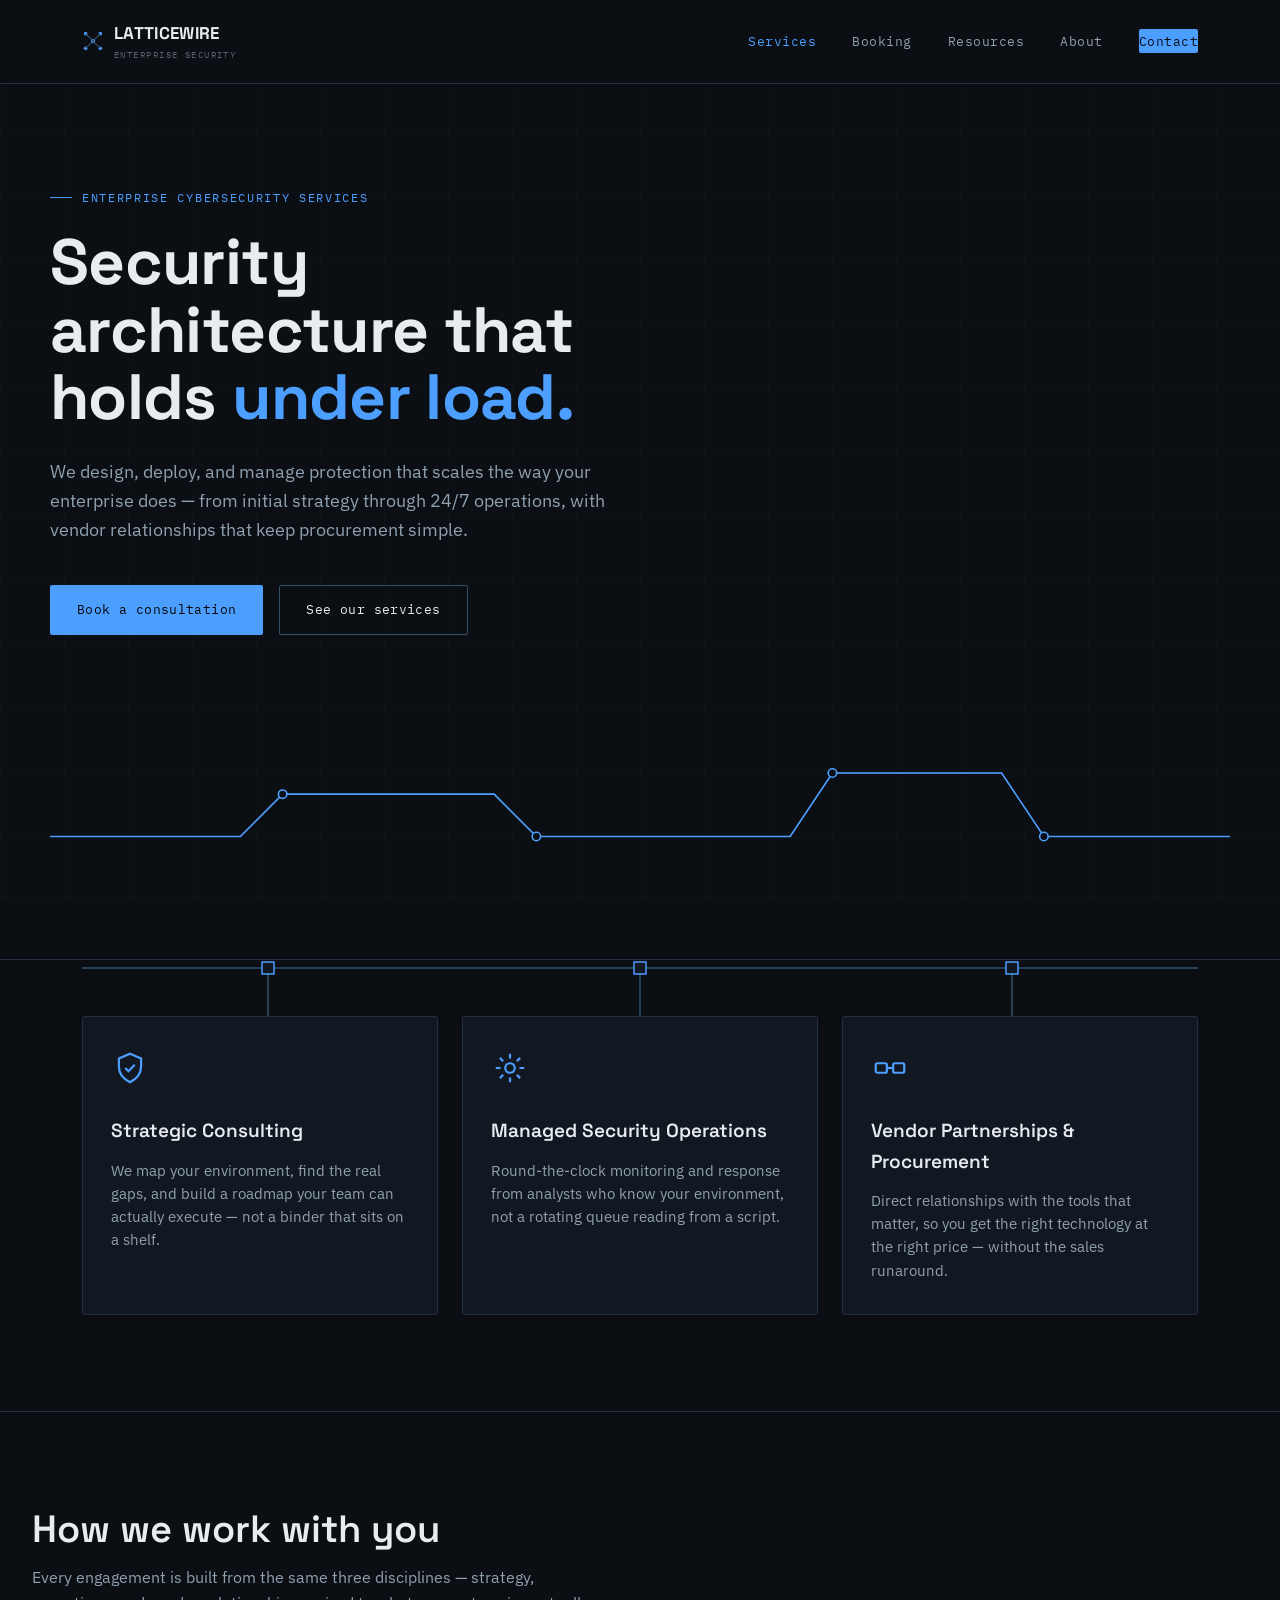
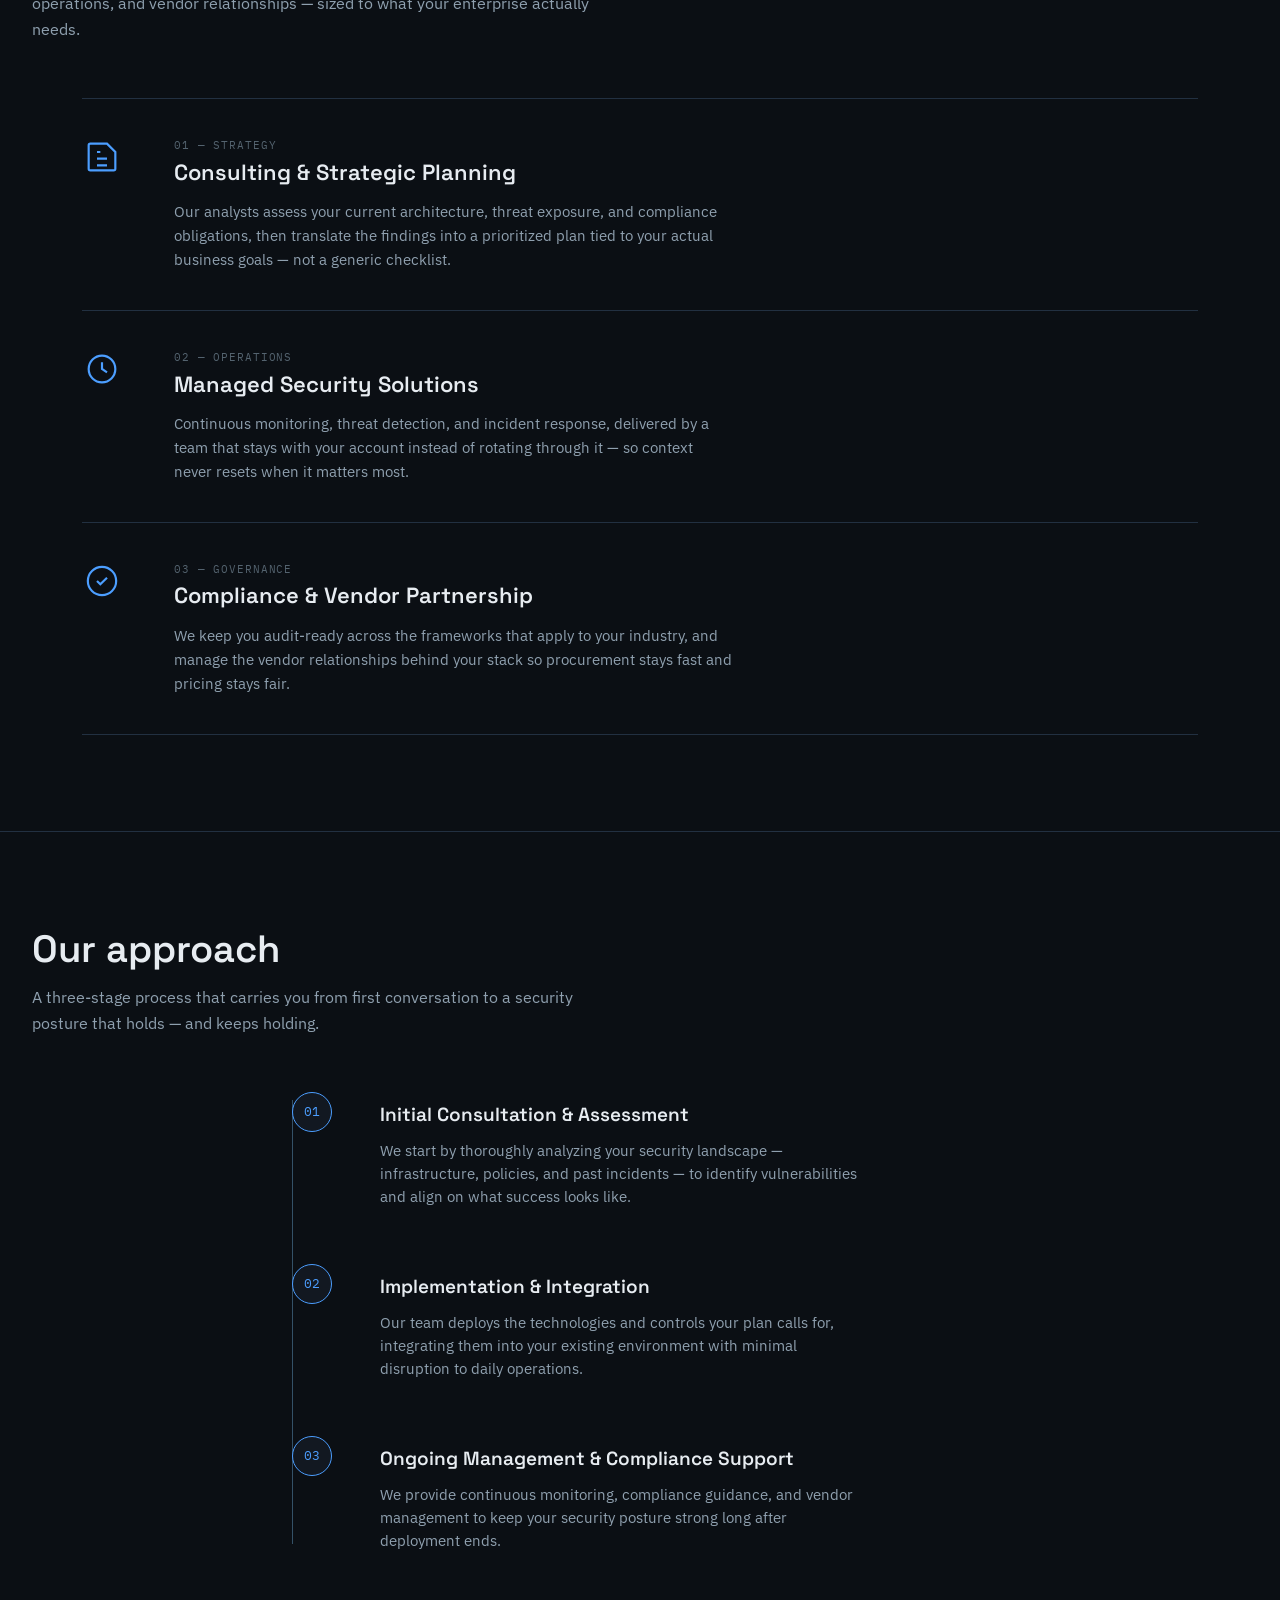
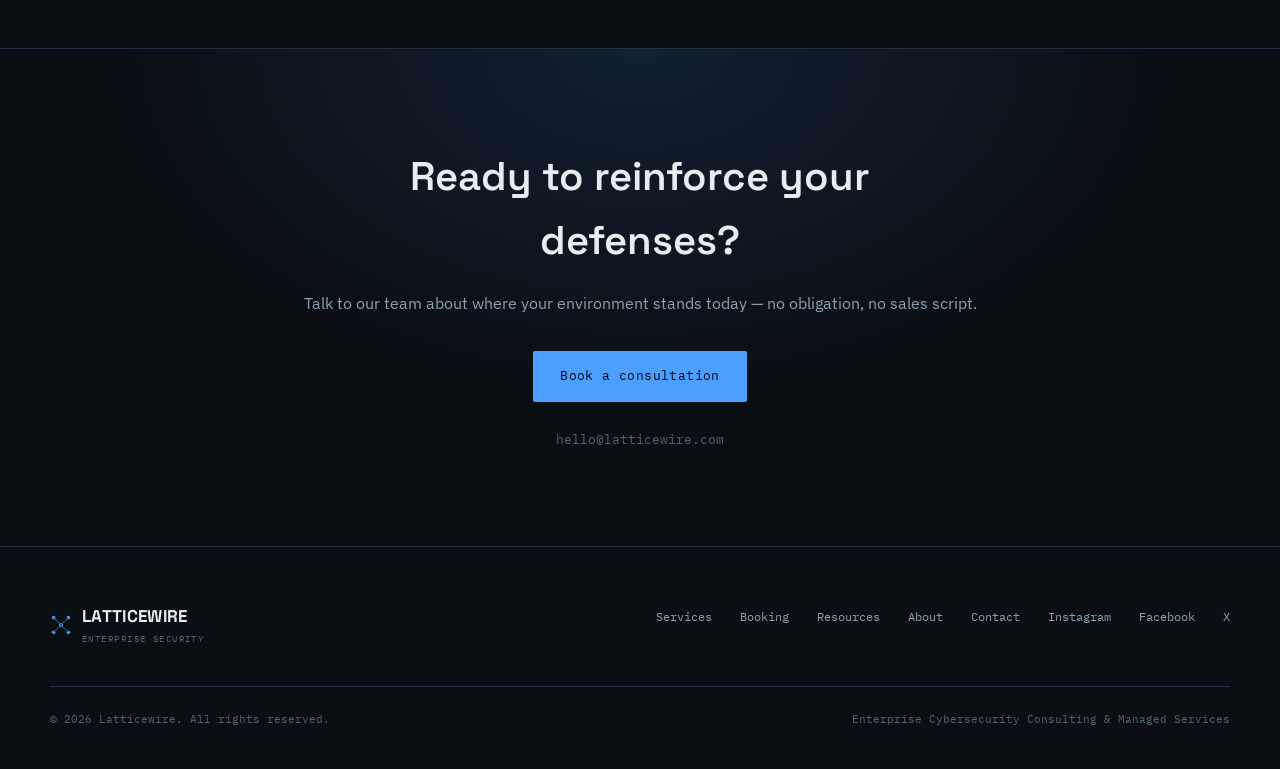
==== index.html @ fdc79ad6 "changed page.html to index.html To adher to Github Pages regulation and rules" ====
<!DOCTYPE html>
<html lang="en">
<head>
<meta charset="UTF-8">
<meta name="viewport" content="width=device-width, initial-scale=1.0">
<title>Services — Latticewire Enterprise Cybersecurity</title>
<link rel="preconnect" href="https://fonts.googleapis.com">
<link rel="preconnect" href="https://fonts.gstatic.com" crossorigin>
<link href="https://fonts.googleapis.com/css2?family=Space+Grotesk:wght@400;500;600;700&family=IBM+Plex+Sans:wght@400;500;600&family=IBM+Plex+Mono:wght@400;500&display=swap" rel="stylesheet">
<style>
  :root{
    --bg:#0B0F14;
    --bg-panel:#121821;
    --bg-panel-2:#171F2A;
    --line:#223041;
    --line-bright:#345167;
    --accent:#4C9EFF;
    --accent-soft:rgba(76,158,255,0.12);
    --amber:#FFB238;
    --text:#E7ECF1;
    --text-muted:#8FA0AF;
    --text-dim:#54636F;
    --font-display:'Space Grotesk', sans-serif;
    --font-body:'IBM Plex Sans', sans-serif;
    --font-mono:'IBM Plex Mono', monospace;
    --maxw:1180px;
  }

  *{box-sizing:border-box; margin:0; padding:0;}
  html{scroll-behavior:smooth;}
  body{
    background:var(--bg);
    color:var(--text);
    font-family:var(--font-body);
    line-height:1.6;
    -webkit-font-smoothing:antialiased;
    overflow-x:hidden;
  }

  a{color:inherit; text-decoration:none;}
  ul{list-style:none;}
  img{max-width:100%; display:block;}

  ::selection{ background:var(--accent); color:#04070A; }

  :focus-visible{
    outline:2px solid var(--accent);
    outline-offset:3px;
  }

  .wrap{ max-width:var(--maxw); margin:0 auto; padding:0 32px; position:relative; }

  /* ---------- lattice background ---------- */
  .lattice-bg{
    position:fixed; inset:0; z-index:0; pointer-events:none;
    opacity:0.35;
  }
  .lattice-bg svg{ width:100%; height:100%; }

  /* ---------- header ---------- */
  header{
    position:sticky; top:0; z-index:50;
    background:rgba(11,15,20,0.82);
    backdrop-filter:blur(10px);
    border-bottom:1px solid var(--line);
  }
  .nav{
    display:flex; align-items:center; justify-content:space-between;
    padding:20px 32px;
    max-width:var(--maxw); margin:0 auto;
  }
  .logo{ display:flex; align-items:center; gap:10px; }
  .logo-mark{ width:22px; height:22px; flex-shrink:0; }
  .logo-text{
    font-family:var(--font-display); font-weight:700; font-size:17px;
    letter-spacing:0.02em;
  }
  .logo-sub{
    font-family:var(--font-mono); font-size:9px; color:var(--text-dim);
    letter-spacing:0.16em; margin-top:1px;
  }
  .nav-links{ display:flex; align-items:center; gap:36px; }
  .nav-links a{
    font-family:var(--font-mono); font-size:12.5px; letter-spacing:0.04em;
    color:var(--text-muted); position:relative; padding:4px 0;
    transition:color .2s ease;
  }
  .nav-links a:hover{ color:var(--text); }
  .nav-links a.active{ color:var(--accent); }
  .nav-cta{
    font-family:var(--font-mono); font-size:12px; letter-spacing:0.03em;
    color:var(--bg) !important; background:var(--accent);
    padding:9px 18px; border-radius:2px; white-space:nowrap;
    transition:filter .2s ease, transform .2s ease;
  }
  .nav-cta:hover{ filter:brightness(1.12); }

  .burger{ display:none; flex-direction:column; gap:5px; background:none; border:0; cursor:pointer; padding:8px; }
  .burger span{ width:22px; height:2px; background:var(--text); display:block; }

  /* ---------- hero ---------- */
  .hero{
    position:relative; z-index:1;
    padding:104px 32px 90px;
    border-bottom:1px solid var(--line);
    overflow:hidden;
  }
  .hero-inner{ max-width:var(--maxw); margin:0 auto; position:relative; }
  .eyebrow{
    font-family:var(--font-mono); font-size:12px; color:var(--accent);
    letter-spacing:0.14em; text-transform:uppercase;
    display:flex; align-items:center; gap:10px; margin-bottom:22px;
  }
  .eyebrow::before{ content:''; width:22px; height:1px; background:var(--accent); }
  h1{
    font-family:var(--font-display); font-weight:700;
    font-size:clamp(36px, 5.4vw, 64px);
    line-height:1.06; letter-spacing:-0.01em;
    max-width:14ch; margin-bottom:26px;
  }
  h1 .accent-word{ color:var(--accent); }
  .hero-sub{
    font-size:18px; color:var(--text-muted); max-width:52ch; margin-bottom:40px;
  }
  .hero-actions{ display:flex; gap:16px; flex-wrap:wrap; margin-bottom:64px; }
  .btn{
    font-family:var(--font-mono); font-size:13px; letter-spacing:0.03em;
    padding:14px 26px; border-radius:2px; display:inline-flex; align-items:center; gap:10px;
    transition:filter .2s ease, background .2s ease, border-color .2s ease, transform .15s ease;
    border:1px solid transparent;
  }
  .btn:active{ transform:translateY(1px); }
  .btn-primary{ background:var(--accent); color:#04070A; }
  .btn-primary:hover{ filter:brightness(1.12); }
  .btn-ghost{ border-color:var(--line-bright); color:var(--text); }
  .btn-ghost:hover{ border-color:var(--accent); color:var(--accent); }

  .hero-trace{ width:100%; height:auto; display:block; }
  .trace-path{
    stroke:var(--accent); stroke-width:1.5; fill:none;
    stroke-dasharray:1400; stroke-dashoffset:1400;
    animation:draw 2.4s ease forwards .3s;
  }
  .trace-path-dim{
    stroke:var(--line-bright); stroke-width:1; fill:none;
  }
  .trace-node{ fill:var(--bg); stroke:var(--accent); stroke-width:1.5; }
  .trace-node-pulse{ animation:pulse 2.6s ease-in-out infinite; transform-origin:center; }
  @keyframes draw{ to{ stroke-dashoffset:0; } }
  @keyframes pulse{
    0%,100%{ opacity:1; } 50%{ opacity:.35; }
  }

  /* ---------- section shared ---------- */
  section{ position:relative; z-index:1; }
  .section{ padding:96px 32px; border-bottom:1px solid var(--line); }
  .section-head{ max-width:640px; margin-bottom:56px; }
  .section-head h2{
    font-family:var(--font-display); font-weight:600; font-size:clamp(26px,3.4vw,38px);
    line-height:1.15; margin-bottom:14px;
  }
  .section-head p{ color:var(--text-muted); font-size:16px; max-width:56ch; }

  /* ---------- offerings row w/ bus trace ---------- */
  .offerings{ padding-top:0; }
  .bus-wrap{ max-width:var(--maxw); margin:0 auto; padding:0 32px; }
  .bus-svg{ width:100%; height:56px; display:block; }
  .bus-line{ stroke:var(--line-bright); stroke-width:1.5; }
  .bus-stub{ stroke:var(--line-bright); stroke-width:1.5; }
  .bus-pad{ fill:var(--bg-panel); stroke:var(--accent); stroke-width:1.5; }

  .offer-grid{
    display:grid; grid-template-columns:repeat(3,1fr); gap:24px;
    max-width:var(--maxw); margin:0 auto; padding:0 32px 0;
  }
  .offer-card{
    background:var(--bg-panel); border:1px solid var(--line);
    padding:32px 28px; border-radius:3px;
    transition:border-color .25s ease, transform .25s ease;
    opacity:0; transform:translateY(16px);
  }
  .offer-card.is-visible{ opacity:1; transform:translateY(0); transition:opacity .6s ease, transform .6s ease; }
  .offer-card:hover{ border-color:var(--accent); transform:translateY(-3px); }
  .offer-icon{ width:38px; height:38px; margin-bottom:22px; color:var(--accent); }
  .offer-card h3{
    font-family:var(--font-display); font-weight:600; font-size:19px; margin-bottom:12px;
  }
  .offer-card p{ color:var(--text-muted); font-size:14.5px; }

  /* ---------- detailed services ---------- */
  .service-list{ max-width:var(--maxw); margin:0 auto; padding:0 32px; display:flex; flex-direction:column; gap:0; }
  .service-row{
    display:grid; grid-template-columns:64px 1fr; gap:28px;
    padding:38px 0; border-top:1px solid var(--line);
    opacity:0; transform:translateY(14px);
  }
  .service-row.is-visible{ opacity:1; transform:translateY(0); transition:opacity .6s ease, transform .6s ease; }
  .service-row:last-child{ border-bottom:1px solid var(--line); }
  .service-tag{
    font-family:var(--font-mono); font-size:11px; color:var(--text-dim);
    letter-spacing:0.08em;
  }
  .service-icon{ width:40px; height:40px; color:var(--accent); }
  .service-body h3{
    font-family:var(--font-display); font-weight:600; font-size:22px; margin-bottom:10px;
  }
  .service-body p{ color:var(--text-muted); font-size:15px; max-width:62ch; }

  /* ---------- approach / vertical trace ---------- */
  .approach{ padding-top:96px; }
  .approach-list{
    max-width:760px; margin:0 auto; padding:0 32px;
    position:relative;
  }
  .approach-trace{
    position:absolute; left:32px; top:8px; bottom:8px; width:1px;
    background:linear-gradient(var(--line-bright), var(--line-bright));
  }
  .approach-step{
    display:grid; grid-template-columns:64px 1fr; gap:24px;
    padding-bottom:56px; position:relative;
    opacity:0; transform:translateY(14px);
  }
  .approach-step.is-visible{ opacity:1; transform:translateY(0); transition:opacity .6s ease, transform .6s ease; }
  .approach-step:last-child{ padding-bottom:0; }
  .approach-node{
    width:40px; height:40px; border-radius:50%;
    background:var(--bg-panel); border:1px solid var(--accent);
    display:flex; align-items:center; justify-content:center;
    font-family:var(--font-mono); font-size:13px; color:var(--accent);
    position:relative; z-index:1;
  }
  .approach-step h3{
    font-family:var(--font-display); font-weight:600; font-size:19px; margin-bottom:8px; padding-top:8px;
  }
  .approach-step p{ color:var(--text-muted); font-size:14.5px; max-width:54ch; }

  /* ---------- CTA band ---------- */
  .cta-band{
    padding:96px 32px; text-align:center; border-bottom:1px solid var(--line);
    background:
      radial-gradient(ellipse 60% 100% at 50% 0%, var(--accent-soft), transparent 70%);
  }
  .cta-band h2{
    font-family:var(--font-display); font-weight:600; font-size:clamp(26px,3.6vw,40px);
    max-width:20ch; margin:0 auto 18px;
  }
  .cta-band p{ color:var(--text-muted); margin-bottom:34px; }
  .cta-actions{ display:flex; gap:16px; justify-content:center; flex-wrap:wrap; margin-bottom:28px; }
  .cta-contact{ font-family:var(--font-mono); font-size:13px; color:var(--text-dim); }
  .cta-contact a{ color:var(--accent); }

  /* ---------- footer ---------- */
  footer{ padding:56px 32px 40px; }
  .footer-inner{
    max-width:var(--maxw); margin:0 auto;
    display:flex; align-items:flex-start; justify-content:space-between; flex-wrap:wrap; gap:32px;
  }
  .footer-links{ display:flex; gap:28px; flex-wrap:wrap; }
  .footer-links a{ font-family:var(--font-mono); font-size:12px; color:var(--text-muted); }
  .footer-links a:hover{ color:var(--accent); }
  .footer-bottom{
    max-width:var(--maxw); margin:40px auto 0; padding-top:24px; border-top:1px solid var(--line);
    display:flex; justify-content:space-between; flex-wrap:wrap; gap:12px;
    font-family:var(--font-mono); font-size:11px; color:var(--text-dim);
  }

  /* ---------- responsive ---------- */
  @media (max-width:860px){
    .nav-links{
      position:fixed; top:73px; left:0; right:0; bottom:0;
      background:var(--bg); border-top:1px solid var(--line);
      flex-direction:column; align-items:flex-start; gap:0; padding:12px 32px 40px;
      transform:translateY(-8px); opacity:0; pointer-events:none;
      transition:opacity .2s ease, transform .2s ease;
    }
    .nav-links.open{ opacity:1; transform:translateY(0); pointer-events:auto; }
    .nav-links a{ width:100%; padding:16px 0; border-bottom:1px solid var(--line); font-size:14px; }
    .nav-cta{ width:100%; text-align:center; margin-top:16px; }
    .burger{ display:flex; }
    .offer-grid{ grid-template-columns:1fr; }
    .bus-wrap{ display:none; }
    .service-row{ grid-template-columns:44px 1fr; }
  }

  @media (prefers-reduced-motion:reduce){
    html{ scroll-behavior:auto; }
    .trace-path{ animation:none; stroke-dashoffset:0; }
    .trace-node-pulse{ animation:none; }
    .offer-card, .service-row, .approach-step{ opacity:1; transform:none; transition:none; }
  }
</style>
</head>
<body>

<div class="lattice-bg" aria-hidden="true">
  <svg preserveAspectRatio="xMidYMid slice">
    <defs>
      <pattern id="grid" width="64" height="64" patternUnits="userSpaceOnUse">
        <path d="M64 0H0V64" fill="none" stroke="#1B2531" stroke-width="1"/>
        <circle cx="0" cy="0" r="1.4" fill="#2A3B4D"/>
      </pattern>
    </defs>
    <rect width="100%" height="100%" fill="url(#grid)"/>
  </svg>
</div>

<header>
  <nav class="nav">
    <a href="#top" class="logo">
      <svg class="logo-mark" viewBox="0 0 24 24" fill="none" aria-hidden="true">
        <circle cx="4" cy="4" r="2" fill="#4C9EFF"/>
        <circle cx="20" cy="4" r="2" fill="#4C9EFF"/>
        <circle cx="4" cy="20" r="2" fill="#4C9EFF"/>
        <circle cx="20" cy="20" r="2" fill="#4C9EFF"/>
        <circle cx="12" cy="12" r="2.4" fill="#4C9EFF"/>
        <path d="M4 4L12 12L20 4M4 20L12 12L20 20" stroke="#345167" stroke-width="1.3"/>
      </svg>
      <span>
        <div class="logo-text">LATTICEWIRE</div>
        <div class="logo-sub">ENTERPRISE SECURITY</div>
      </span>
    </a>
    <ul class="nav-links" id="navLinks">
      <li><a href="#services" class="active">Services</a></li>
      <li><a href="#approach">Booking</a></li>
      <li><a href="#services">Resources</a></li>
      <li><a href="#approach">About</a></li>
      <li><a href="#contact" class="nav-cta">Contact</a></li>
    </ul>
    <button class="burger" id="burgerBtn" aria-label="Toggle menu" aria-expanded="false" aria-controls="navLinks">
      <span></span><span></span><span></span>
    </button>
  </nav>
</header>

<main id="top">

  <!-- HERO -->
  <section class="hero">
    <div class="hero-inner">
      <div class="eyebrow">Enterprise Cybersecurity Services</div>
      <h1>Security architecture that holds <span class="accent-word">under load.</span></h1>
      <p class="hero-sub">We design, deploy, and manage protection that scales the way your enterprise does — from initial strategy through 24/7 operations, with vendor relationships that keep procurement simple.</p>
      <div class="hero-actions">
        <a href="#contact" class="btn btn-primary">Book a consultation</a>
        <a href="#services" class="btn btn-ghost">See our services</a>
      </div>

      <svg class="hero-trace" viewBox="0 0 1116 160" fill="none" aria-hidden="true">
        <path class="trace-path-dim" d="M0 130 H180 L220 90 H420 L460 130 H700 L740 70 H900 L940 130 H1116"/>
        <path class="trace-path" d="M0 130 H180 L220 90 H420 L460 130 H700 L740 70 H900 L940 130 H1116"/>
        <g class="trace-node-pulse"><circle class="trace-node" cx="220" cy="90" r="4"/></g>
        <g class="trace-node-pulse" style="animation-delay:.4s"><circle class="trace-node" cx="460" cy="130" r="4"/></g>
        <g class="trace-node-pulse" style="animation-delay:.8s"><circle class="trace-node" cx="740" cy="70" r="4"/></g>
        <g class="trace-node-pulse" style="animation-delay:1.2s"><circle class="trace-node" cx="940" cy="130" r="4"/></g>
      </svg>
    </div>
  </section>

  <!-- CORE OFFERINGS -->
  <section class="section offerings" id="services">
    <div class="bus-wrap" aria-hidden="true">
      <svg class="bus-svg" viewBox="0 0 1116 56" preserveAspectRatio="none">
        <line class="bus-line" x1="0" y1="8" x2="1116" y2="8"/>
        <line class="bus-stub" x1="186" y1="8" x2="186" y2="56"/>
        <line class="bus-stub" x1="558" y1="8" x2="558" y2="56"/>
        <line class="bus-stub" x1="930" y1="8" x2="930" y2="56"/>
        <rect class="bus-pad" x="180" y="2" width="12" height="12"/>
        <rect class="bus-pad" x="552" y="2" width="12" height="12"/>
        <rect class="bus-pad" x="924" y="2" width="12" height="12"/>
      </svg>
    </div>

    <div class="offer-grid">
      <article class="offer-card">
        <svg class="offer-icon" viewBox="0 0 24 24" fill="none" stroke="currentColor" stroke-width="1.4"><path d="M12 3l7 3v5c0 4.5-3 8-7 10-4-2-7-5.5-7-10V6l7-3z"/><path d="M9 12l2 2 4-4"/></svg>
        <h3>Strategic Consulting</h3>
        <p>We map your environment, find the real gaps, and build a roadmap your team can actually execute — not a binder that sits on a shelf.</p>
      </article>
      <article class="offer-card">
        <svg class="offer-icon" viewBox="0 0 24 24" fill="none" stroke="currentColor" stroke-width="1.4"><circle cx="12" cy="12" r="3"/><path d="M12 3v3M12 18v3M3 12h3M18 12h3M5.6 5.6l2.1 2.1M16.3 16.3l2.1 2.1M5.6 18.4l2.1-2.1M16.3 7.7l2.1-2.1"/></svg>
        <h3>Managed Security Operations</h3>
        <p>Round-the-clock monitoring and response from analysts who know your environment, not a rotating queue reading from a script.</p>
      </article>
      <article class="offer-card">
        <svg class="offer-icon" viewBox="0 0 24 24" fill="none" stroke="currentColor" stroke-width="1.4"><rect x="3" y="9" width="7" height="6" rx="1"/><rect x="14" y="9" width="7" height="6" rx="1"/><path d="M10 12h4"/></svg>
        <h3>Vendor Partnerships &amp; Procurement</h3>
        <p>Direct relationships with the tools that matter, so you get the right technology at the right price — without the sales runaround.</p>
      </article>
    </div>
  </section>

  <!-- DETAILED SERVICES -->
  <section class="section">
    <div class="section-head">
      <h2>How we work with you</h2>
      <p>Every engagement is built from the same three disciplines — strategy, operations, and vendor relationships — sized to what your enterprise actually needs.</p>
    </div>

    <div class="service-list">
      <div class="service-row">
        <svg class="service-icon" viewBox="0 0 24 24" fill="none" stroke="currentColor" stroke-width="1.3"><path d="M4 19V5a1 1 0 011-1h10l5 5v10a1 1 0 01-1 1H5a1 1 0 01-1-1z"/><path d="M9 13h6M9 17h6M9 9h2"/></svg>
        <div class="service-body">
          <div class="service-tag">01 — STRATEGY</div>
          <h3>Consulting &amp; Strategic Planning</h3>
          <p>Our analysts assess your current architecture, threat exposure, and compliance obligations, then translate the findings into a prioritized plan tied to your actual business goals — not a generic checklist.</p>
        </div>
      </div>

      <div class="service-row">
        <svg class="service-icon" viewBox="0 0 24 24" fill="none" stroke="currentColor" stroke-width="1.3"><circle cx="12" cy="12" r="8"/><path d="M12 8v4l3 2"/></svg>
        <div class="service-body">
          <div class="service-tag">02 — OPERATIONS</div>
          <h3>Managed Security Solutions</h3>
          <p>Continuous monitoring, threat detection, and incident response, delivered by a team that stays with your account instead of rotating through it — so context never resets when it matters most.</p>
        </div>
      </div>

      <div class="service-row">
        <svg class="service-icon" viewBox="0 0 24 24" fill="none" stroke="currentColor" stroke-width="1.3"><path d="M9 12l2 2 4-4"/><path d="M20.5 12a8.5 8.5 0 11-17 0 8.5 8.5 0 0117 0z"/></svg>
        <div class="service-body">
          <div class="service-tag">03 — GOVERNANCE</div>
          <h3>Compliance &amp; Vendor Partnership</h3>
          <p>We keep you audit-ready across the frameworks that apply to your industry, and manage the vendor relationships behind your stack so procurement stays fast and pricing stays fair.</p>
        </div>
      </div>
    </div>
  </section>

  <!-- APPROACH -->
  <section class="section approach" id="approach">
    <div class="section-head">
      <h2>Our approach</h2>
      <p>A three-stage process that carries you from first conversation to a security posture that holds — and keeps holding.</p>
    </div>

    <div class="approach-list">
      <div class="approach-trace" aria-hidden="true"></div>

      <div class="approach-step">
        <div class="approach-node">01</div>
        <div>
          <h3>Initial Consultation &amp; Assessment</h3>
          <p>We start by thoroughly analyzing your security landscape — infrastructure, policies, and past incidents — to identify vulnerabilities and align on what success looks like.</p>
        </div>
      </div>

      <div class="approach-step">
        <div class="approach-node">02</div>
        <div>
          <h3>Implementation &amp; Integration</h3>
          <p>Our team deploys the technologies and controls your plan calls for, integrating them into your existing environment with minimal disruption to daily operations.</p>
        </div>
      </div>

      <div class="approach-step">
        <div class="approach-node">03</div>
        <div>
          <h3>Ongoing Management &amp; Compliance Support</h3>
          <p>We provide continuous monitoring, compliance guidance, and vendor management to keep your security posture strong long after deployment ends.</p>
        </div>
      </div>
    </div>
  </section>

  <!-- CTA -->
  <section class="cta-band" id="contact">
    <h2>Ready to reinforce your defenses?</h2>
    <p>Talk to our team about where your environment stands today — no obligation, no sales script.</p>
    <div class="cta-actions">
      <a href="mailto:hello@latticewire.com" class="btn btn-primary">Book a consultation</a>
    </div>
    <div class="cta-contact">hello@latticewire.com</div>
  </section>

</main>

<footer>
  <div class="footer-inner">
    <a href="#top" class="logo">
      <svg class="logo-mark" viewBox="0 0 24 24" fill="none" aria-hidden="true">
        <circle cx="4" cy="4" r="2" fill="#4C9EFF"/>
        <circle cx="20" cy="4" r="2" fill="#4C9EFF"/>
        <circle cx="4" cy="20" r="2" fill="#4C9EFF"/>
        <circle cx="20" cy="20" r="2" fill="#4C9EFF"/>
        <circle cx="12" cy="12" r="2.4" fill="#4C9EFF"/>
        <path d="M4 4L12 12L20 4M4 20L12 12L20 20" stroke="#345167" stroke-width="1.3"/>
      </svg>
      <span>
        <div class="logo-text">LATTICEWIRE</div>
        <div class="logo-sub">ENTERPRISE SECURITY</div>
      </span>
    </a>
    <ul class="footer-links">
      <li><a href="#services">Services</a></li>
      <li><a href="#approach">Booking</a></li>
      <li><a href="#services">Resources</a></li>
      <li><a href="#approach">About</a></li>
      <li><a href="#contact">Contact</a></li>
      <li><a href="https://www.instagram.com/" target="_blank" rel="noopener">Instagram</a></li>
      <li><a href="https://www.facebook.com/" target="_blank" rel="noopener">Facebook</a></li>
      <li><a href="https://x.com/" target="_blank" rel="noopener">X</a></li>
    </ul>
  </div>
  <div class="footer-bottom">
    <span>© 2026 Latticewire. All rights reserved.</span>
    <span>Enterprise Cybersecurity Consulting &amp; Managed Services</span>
  </div>
</footer>

<script>
  // mobile nav
  const burger = document.getElementById('burgerBtn');
  const navLinks = document.getElementById('navLinks');
  burger.addEventListener('click', () => {
    const open = navLinks.classList.toggle('open');
    burger.setAttribute('aria-expanded', open);
  });
  navLinks.querySelectorAll('a').forEach(a => a.addEventListener('click', () => {
    navLinks.classList.remove('open');
    burger.setAttribute('aria-expanded', false);
  }));

  // scroll reveal
  const revealEls = document.querySelectorAll('.offer-card, .service-row, .approach-step');
  if ('IntersectionObserver' in window){
    const io = new IntersectionObserver((entries) => {
      entries.forEach(entry => {
        if (entry.isIntersecting){
          entry.target.classList.add('is-visible');
          io.unobserve(entry.target);
        }
      });
    }, { threshold: 0.15 });
    revealEls.forEach(el => io.observe(el));
  } else {
    revealEls.forEach(el => el.classList.add('is-visible'));
  }
</script>

</body>
</html>
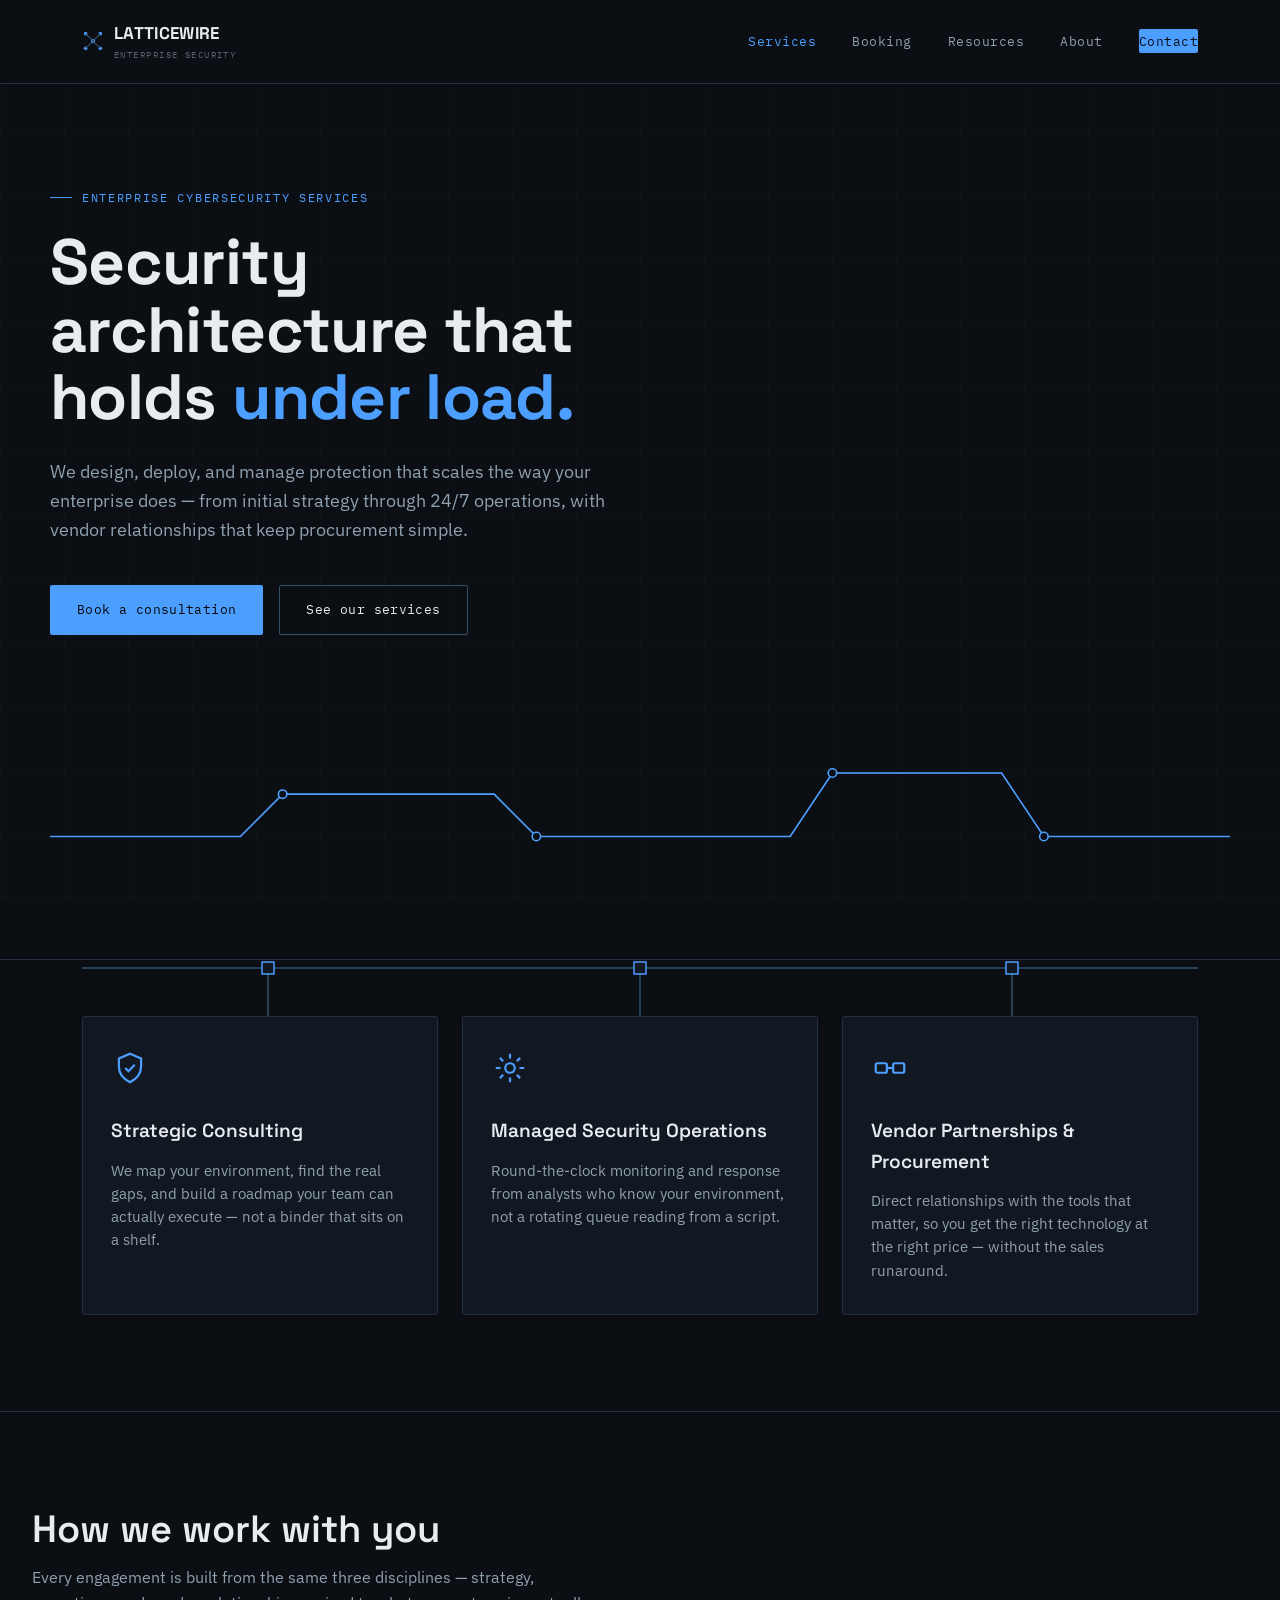
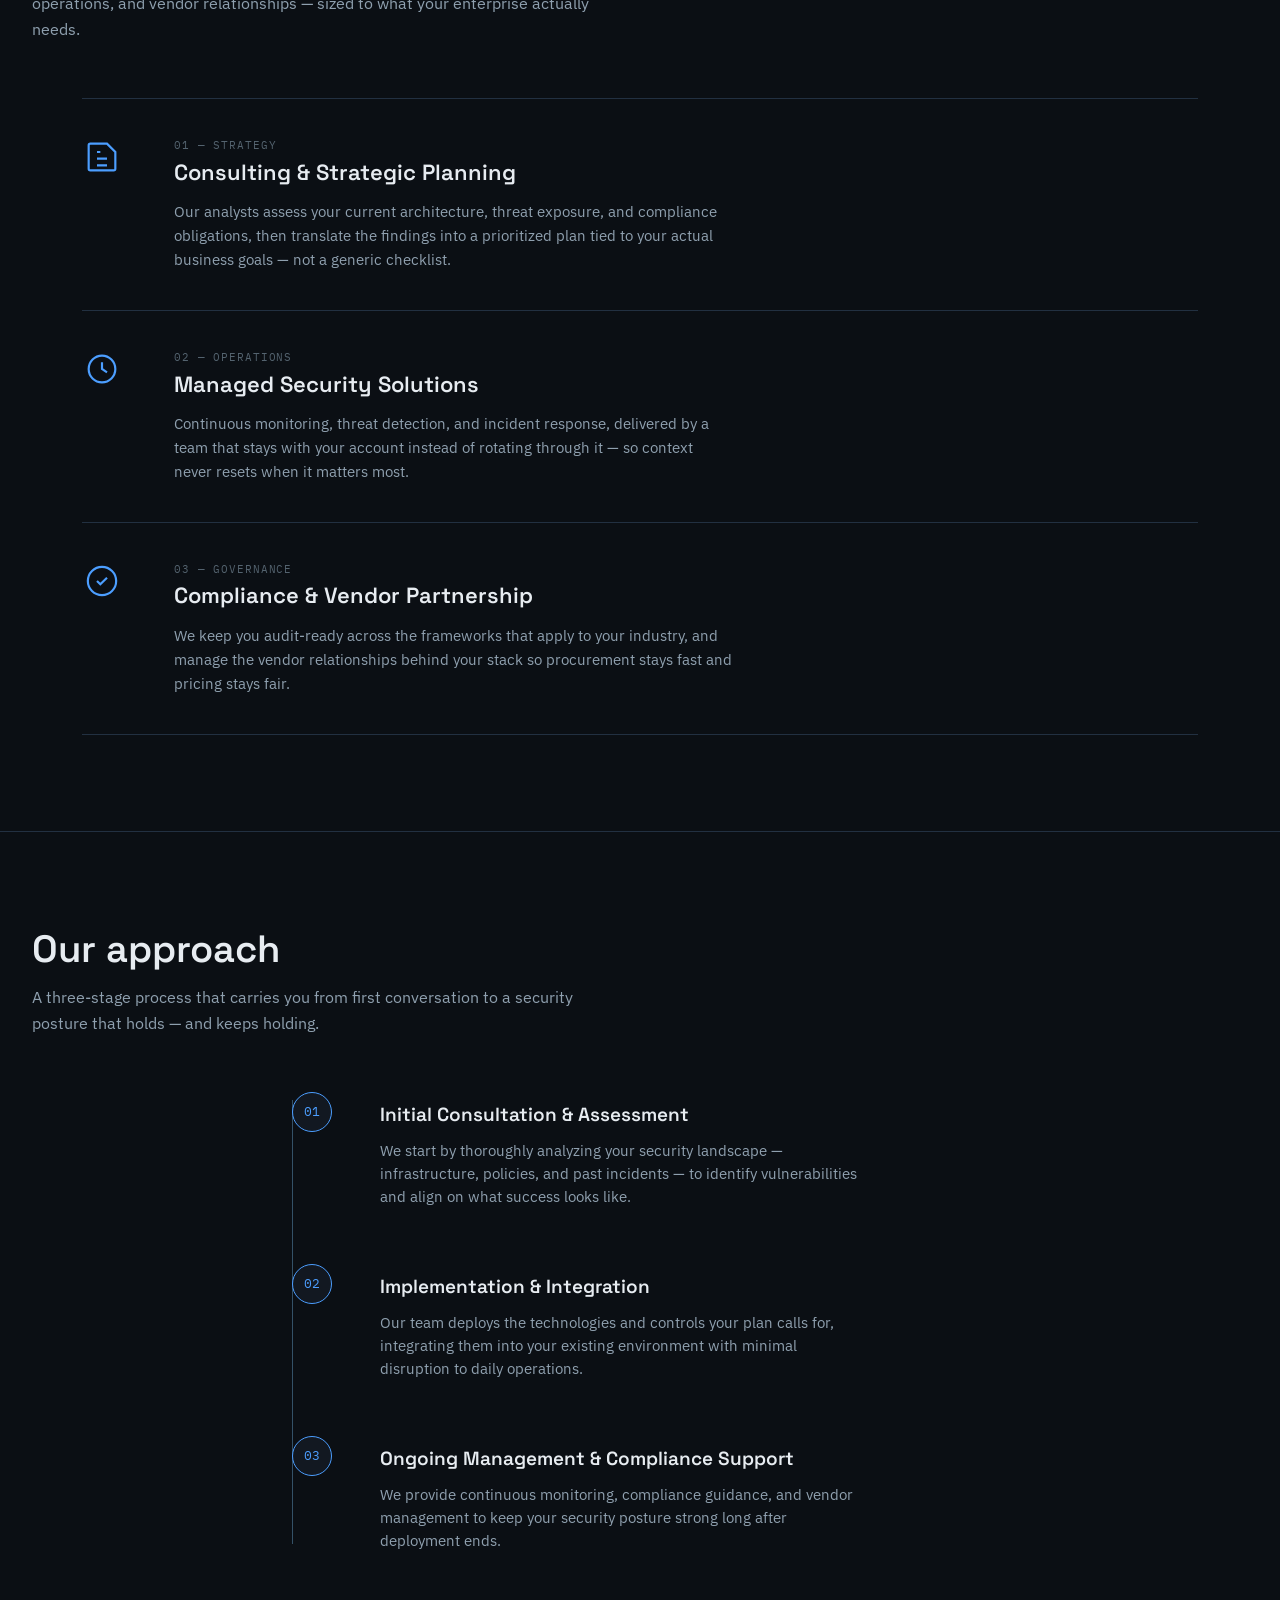
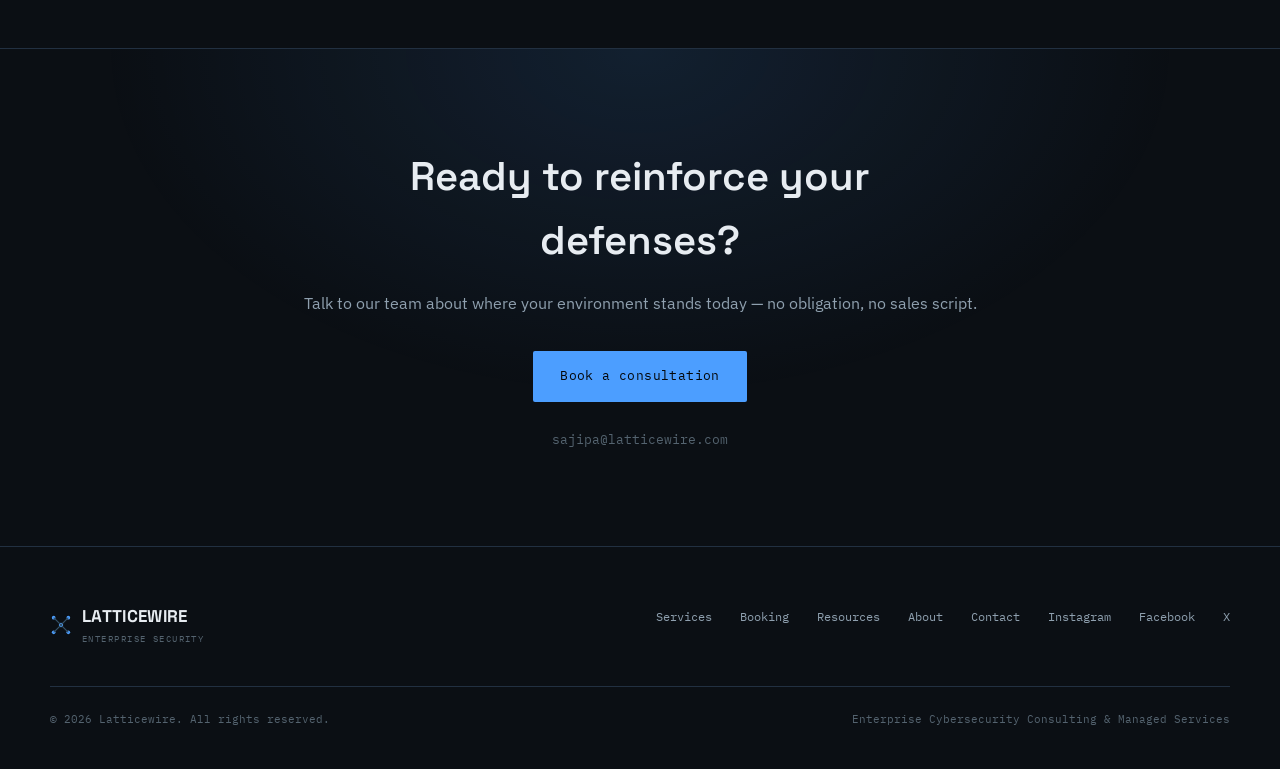
==== commit 71a12949: "change in email" ====
--- a/index.html
+++ b/index.html
@@ -469,9 +469,9 @@
     <h2>Ready to reinforce your defenses?</h2>
     <p>Talk to our team about where your environment stands today — no obligation, no sales script.</p>
     <div class="cta-actions">
-      <a href="mailto:hello@latticewire.com" class="btn btn-primary">Book a consultation</a>
-    </div>
-    <div class="cta-contact">hello@latticewire.com</div>
+      <a href="mailto:sajipa@latticewire.com" class="btn btn-primary">Book a consultation</a>
+    </div>
+    <div class="cta-contact">sajipa@latticewire.com</div>
   </section>
 
 </main>
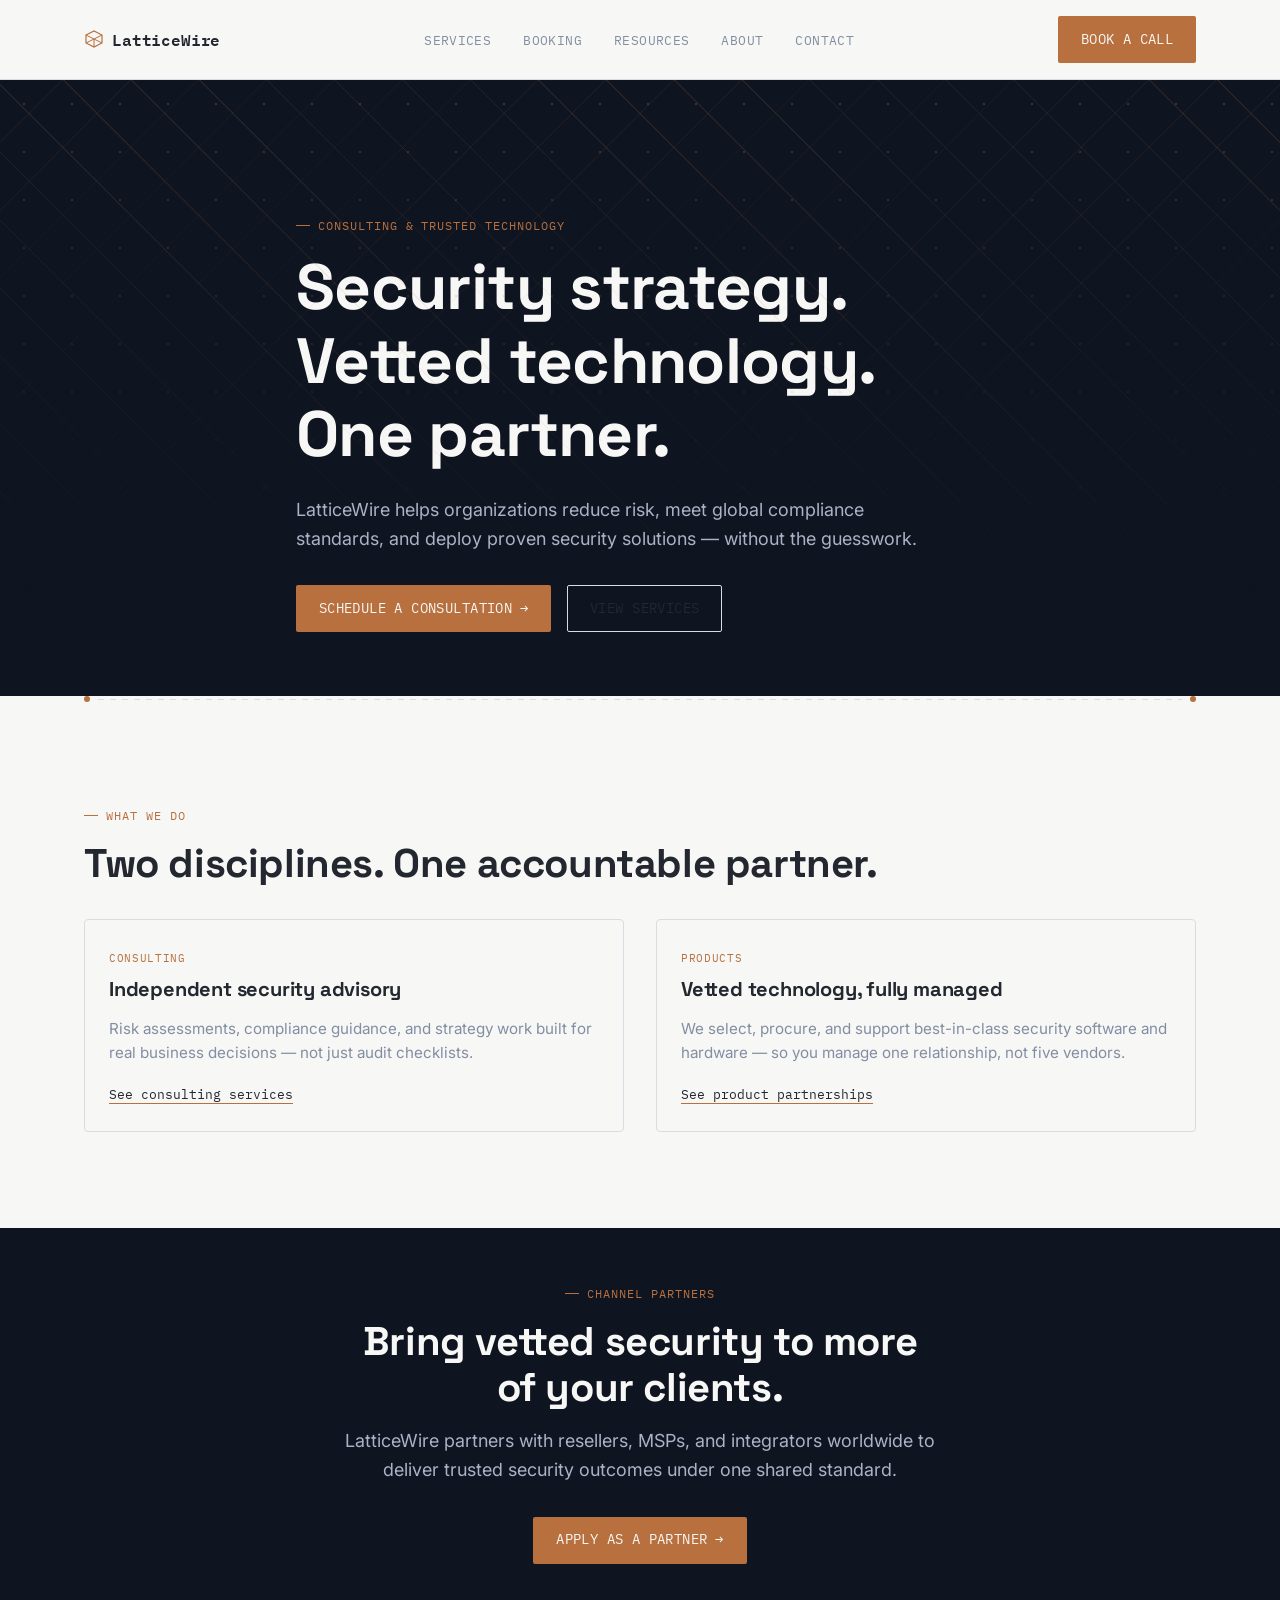
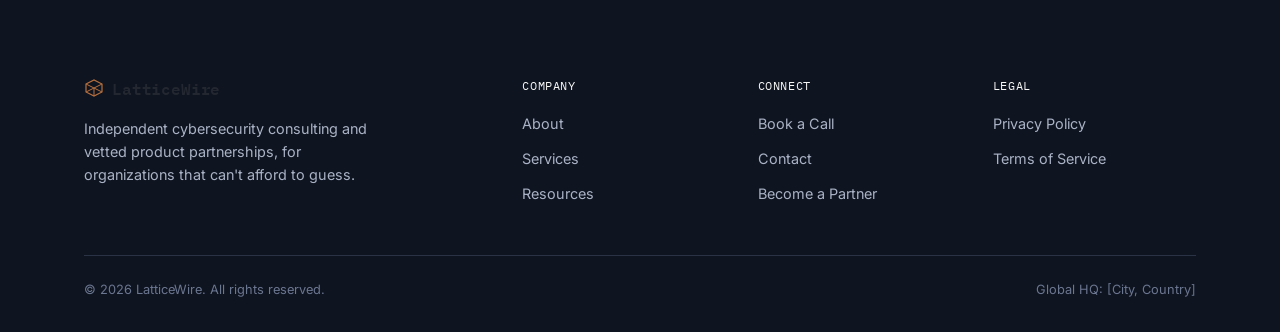
==== commit 7815fe17: "revamp with proper conventions" ====
--- a/index.html
+++ b/index.html
@@ -1,543 +1,138 @@
 <!DOCTYPE html>
 <html lang="en">
 <head>
-<meta charset="UTF-8">
-<meta name="viewport" content="width=device-width, initial-scale=1.0">
-<title>Services — Latticewire Enterprise Cybersecurity</title>
-<link rel="preconnect" href="https://fonts.googleapis.com">
-<link rel="preconnect" href="https://fonts.gstatic.com" crossorigin>
-<link href="https://fonts.googleapis.com/css2?family=Space+Grotesk:wght@400;500;600;700&family=IBM+Plex+Sans:wght@400;500;600&family=IBM+Plex+Mono:wght@400;500&display=swap" rel="stylesheet">
-<style>
-  :root{
-    --bg:#0B0F14;
-    --bg-panel:#121821;
-    --bg-panel-2:#171F2A;
-    --line:#223041;
-    --line-bright:#345167;
-    --accent:#4C9EFF;
-    --accent-soft:rgba(76,158,255,0.12);
-    --amber:#FFB238;
-    --text:#E7ECF1;
-    --text-muted:#8FA0AF;
-    --text-dim:#54636F;
-    --font-display:'Space Grotesk', sans-serif;
-    --font-body:'IBM Plex Sans', sans-serif;
-    --font-mono:'IBM Plex Mono', monospace;
-    --maxw:1180px;
-  }
-
-  *{box-sizing:border-box; margin:0; padding:0;}
-  html{scroll-behavior:smooth;}
-  body{
-    background:var(--bg);
-    color:var(--text);
-    font-family:var(--font-body);
-    line-height:1.6;
-    -webkit-font-smoothing:antialiased;
-    overflow-x:hidden;
-  }
-
-  a{color:inherit; text-decoration:none;}
-  ul{list-style:none;}
-  img{max-width:100%; display:block;}
-
-  ::selection{ background:var(--accent); color:#04070A; }
-
-  :focus-visible{
-    outline:2px solid var(--accent);
-    outline-offset:3px;
-  }
-
-  .wrap{ max-width:var(--maxw); margin:0 auto; padding:0 32px; position:relative; }
-
-  /* ---------- lattice background ---------- */
-  .lattice-bg{
-    position:fixed; inset:0; z-index:0; pointer-events:none;
-    opacity:0.35;
-  }
-  .lattice-bg svg{ width:100%; height:100%; }
-
-  /* ---------- header ---------- */
-  header{
-    position:sticky; top:0; z-index:50;
-    background:rgba(11,15,20,0.82);
-    backdrop-filter:blur(10px);
-    border-bottom:1px solid var(--line);
-  }
-  .nav{
-    display:flex; align-items:center; justify-content:space-between;
-    padding:20px 32px;
-    max-width:var(--maxw); margin:0 auto;
-  }
-  .logo{ display:flex; align-items:center; gap:10px; }
-  .logo-mark{ width:22px; height:22px; flex-shrink:0; }
-  .logo-text{
-    font-family:var(--font-display); font-weight:700; font-size:17px;
-    letter-spacing:0.02em;
-  }
-  .logo-sub{
-    font-family:var(--font-mono); font-size:9px; color:var(--text-dim);
-    letter-spacing:0.16em; margin-top:1px;
-  }
-  .nav-links{ display:flex; align-items:center; gap:36px; }
-  .nav-links a{
-    font-family:var(--font-mono); font-size:12.5px; letter-spacing:0.04em;
-    color:var(--text-muted); position:relative; padding:4px 0;
-    transition:color .2s ease;
-  }
-  .nav-links a:hover{ color:var(--text); }
-  .nav-links a.active{ color:var(--accent); }
-  .nav-cta{
-    font-family:var(--font-mono); font-size:12px; letter-spacing:0.03em;
-    color:var(--bg) !important; background:var(--accent);
-    padding:9px 18px; border-radius:2px; white-space:nowrap;
-    transition:filter .2s ease, transform .2s ease;
-  }
-  .nav-cta:hover{ filter:brightness(1.12); }
-
-  .burger{ display:none; flex-direction:column; gap:5px; background:none; border:0; cursor:pointer; padding:8px; }
-  .burger span{ width:22px; height:2px; background:var(--text); display:block; }
-
-  /* ---------- hero ---------- */
-  .hero{
-    position:relative; z-index:1;
-    padding:104px 32px 90px;
-    border-bottom:1px solid var(--line);
-    overflow:hidden;
-  }
-  .hero-inner{ max-width:var(--maxw); margin:0 auto; position:relative; }
-  .eyebrow{
-    font-family:var(--font-mono); font-size:12px; color:var(--accent);
-    letter-spacing:0.14em; text-transform:uppercase;
-    display:flex; align-items:center; gap:10px; margin-bottom:22px;
-  }
-  .eyebrow::before{ content:''; width:22px; height:1px; background:var(--accent); }
-  h1{
-    font-family:var(--font-display); font-weight:700;
-    font-size:clamp(36px, 5.4vw, 64px);
-    line-height:1.06; letter-spacing:-0.01em;
-    max-width:14ch; margin-bottom:26px;
-  }
-  h1 .accent-word{ color:var(--accent); }
-  .hero-sub{
-    font-size:18px; color:var(--text-muted); max-width:52ch; margin-bottom:40px;
-  }
-  .hero-actions{ display:flex; gap:16px; flex-wrap:wrap; margin-bottom:64px; }
-  .btn{
-    font-family:var(--font-mono); font-size:13px; letter-spacing:0.03em;
-    padding:14px 26px; border-radius:2px; display:inline-flex; align-items:center; gap:10px;
-    transition:filter .2s ease, background .2s ease, border-color .2s ease, transform .15s ease;
-    border:1px solid transparent;
-  }
-  .btn:active{ transform:translateY(1px); }
-  .btn-primary{ background:var(--accent); color:#04070A; }
-  .btn-primary:hover{ filter:brightness(1.12); }
-  .btn-ghost{ border-color:var(--line-bright); color:var(--text); }
-  .btn-ghost:hover{ border-color:var(--accent); color:var(--accent); }
-
-  .hero-trace{ width:100%; height:auto; display:block; }
-  .trace-path{
-    stroke:var(--accent); stroke-width:1.5; fill:none;
-    stroke-dasharray:1400; stroke-dashoffset:1400;
-    animation:draw 2.4s ease forwards .3s;
-  }
-  .trace-path-dim{
-    stroke:var(--line-bright); stroke-width:1; fill:none;
-  }
-  .trace-node{ fill:var(--bg); stroke:var(--accent); stroke-width:1.5; }
-  .trace-node-pulse{ animation:pulse 2.6s ease-in-out infinite; transform-origin:center; }
-  @keyframes draw{ to{ stroke-dashoffset:0; } }
-  @keyframes pulse{
-    0%,100%{ opacity:1; } 50%{ opacity:.35; }
-  }
-
-  /* ---------- section shared ---------- */
-  section{ position:relative; z-index:1; }
-  .section{ padding:96px 32px; border-bottom:1px solid var(--line); }
-  .section-head{ max-width:640px; margin-bottom:56px; }
-  .section-head h2{
-    font-family:var(--font-display); font-weight:600; font-size:clamp(26px,3.4vw,38px);
-    line-height:1.15; margin-bottom:14px;
-  }
-  .section-head p{ color:var(--text-muted); font-size:16px; max-width:56ch; }
-
-  /* ---------- offerings row w/ bus trace ---------- */
-  .offerings{ padding-top:0; }
-  .bus-wrap{ max-width:var(--maxw); margin:0 auto; padding:0 32px; }
-  .bus-svg{ width:100%; height:56px; display:block; }
-  .bus-line{ stroke:var(--line-bright); stroke-width:1.5; }
-  .bus-stub{ stroke:var(--line-bright); stroke-width:1.5; }
-  .bus-pad{ fill:var(--bg-panel); stroke:var(--accent); stroke-width:1.5; }
-
-  .offer-grid{
-    display:grid; grid-template-columns:repeat(3,1fr); gap:24px;
-    max-width:var(--maxw); margin:0 auto; padding:0 32px 0;
-  }
-  .offer-card{
-    background:var(--bg-panel); border:1px solid var(--line);
-    padding:32px 28px; border-radius:3px;
-    transition:border-color .25s ease, transform .25s ease;
-    opacity:0; transform:translateY(16px);
-  }
-  .offer-card.is-visible{ opacity:1; transform:translateY(0); transition:opacity .6s ease, transform .6s ease; }
-  .offer-card:hover{ border-color:var(--accent); transform:translateY(-3px); }
-  .offer-icon{ width:38px; height:38px; margin-bottom:22px; color:var(--accent); }
-  .offer-card h3{
-    font-family:var(--font-display); font-weight:600; font-size:19px; margin-bottom:12px;
-  }
-  .offer-card p{ color:var(--text-muted); font-size:14.5px; }
-
-  /* ---------- detailed services ---------- */
-  .service-list{ max-width:var(--maxw); margin:0 auto; padding:0 32px; display:flex; flex-direction:column; gap:0; }
-  .service-row{
-    display:grid; grid-template-columns:64px 1fr; gap:28px;
-    padding:38px 0; border-top:1px solid var(--line);
-    opacity:0; transform:translateY(14px);
-  }
-  .service-row.is-visible{ opacity:1; transform:translateY(0); transition:opacity .6s ease, transform .6s ease; }
-  .service-row:last-child{ border-bottom:1px solid var(--line); }
-  .service-tag{
-    font-family:var(--font-mono); font-size:11px; color:var(--text-dim);
-    letter-spacing:0.08em;
-  }
-  .service-icon{ width:40px; height:40px; color:var(--accent); }
-  .service-body h3{
-    font-family:var(--font-display); font-weight:600; font-size:22px; margin-bottom:10px;
-  }
-  .service-body p{ color:var(--text-muted); font-size:15px; max-width:62ch; }
-
-  /* ---------- approach / vertical trace ---------- */
-  .approach{ padding-top:96px; }
-  .approach-list{
-    max-width:760px; margin:0 auto; padding:0 32px;
-    position:relative;
-  }
-  .approach-trace{
-    position:absolute; left:32px; top:8px; bottom:8px; width:1px;
-    background:linear-gradient(var(--line-bright), var(--line-bright));
-  }
-  .approach-step{
-    display:grid; grid-template-columns:64px 1fr; gap:24px;
-    padding-bottom:56px; position:relative;
-    opacity:0; transform:translateY(14px);
-  }
-  .approach-step.is-visible{ opacity:1; transform:translateY(0); transition:opacity .6s ease, transform .6s ease; }
-  .approach-step:last-child{ padding-bottom:0; }
-  .approach-node{
-    width:40px; height:40px; border-radius:50%;
-    background:var(--bg-panel); border:1px solid var(--accent);
-    display:flex; align-items:center; justify-content:center;
-    font-family:var(--font-mono); font-size:13px; color:var(--accent);
-    position:relative; z-index:1;
-  }
-  .approach-step h3{
-    font-family:var(--font-display); font-weight:600; font-size:19px; margin-bottom:8px; padding-top:8px;
-  }
-  .approach-step p{ color:var(--text-muted); font-size:14.5px; max-width:54ch; }
-
-  /* ---------- CTA band ---------- */
-  .cta-band{
-    padding:96px 32px; text-align:center; border-bottom:1px solid var(--line);
-    background:
-      radial-gradient(ellipse 60% 100% at 50% 0%, var(--accent-soft), transparent 70%);
-  }
-  .cta-band h2{
-    font-family:var(--font-display); font-weight:600; font-size:clamp(26px,3.6vw,40px);
-    max-width:20ch; margin:0 auto 18px;
-  }
-  .cta-band p{ color:var(--text-muted); margin-bottom:34px; }
-  .cta-actions{ display:flex; gap:16px; justify-content:center; flex-wrap:wrap; margin-bottom:28px; }
-  .cta-contact{ font-family:var(--font-mono); font-size:13px; color:var(--text-dim); }
-  .cta-contact a{ color:var(--accent); }
-
-  /* ---------- footer ---------- */
-  footer{ padding:56px 32px 40px; }
-  .footer-inner{
-    max-width:var(--maxw); margin:0 auto;
-    display:flex; align-items:flex-start; justify-content:space-between; flex-wrap:wrap; gap:32px;
-  }
-  .footer-links{ display:flex; gap:28px; flex-wrap:wrap; }
-  .footer-links a{ font-family:var(--font-mono); font-size:12px; color:var(--text-muted); }
-  .footer-links a:hover{ color:var(--accent); }
-  .footer-bottom{
-    max-width:var(--maxw); margin:40px auto 0; padding-top:24px; border-top:1px solid var(--line);
-    display:flex; justify-content:space-between; flex-wrap:wrap; gap:12px;
-    font-family:var(--font-mono); font-size:11px; color:var(--text-dim);
-  }
-
-  /* ---------- responsive ---------- */
-  @media (max-width:860px){
-    .nav-links{
-      position:fixed; top:73px; left:0; right:0; bottom:0;
-      background:var(--bg); border-top:1px solid var(--line);
-      flex-direction:column; align-items:flex-start; gap:0; padding:12px 32px 40px;
-      transform:translateY(-8px); opacity:0; pointer-events:none;
-      transition:opacity .2s ease, transform .2s ease;
-    }
-    .nav-links.open{ opacity:1; transform:translateY(0); pointer-events:auto; }
-    .nav-links a{ width:100%; padding:16px 0; border-bottom:1px solid var(--line); font-size:14px; }
-    .nav-cta{ width:100%; text-align:center; margin-top:16px; }
-    .burger{ display:flex; }
-    .offer-grid{ grid-template-columns:1fr; }
-    .bus-wrap{ display:none; }
-    .service-row{ grid-template-columns:44px 1fr; }
-  }
-
-  @media (prefers-reduced-motion:reduce){
-    html{ scroll-behavior:auto; }
-    .trace-path{ animation:none; stroke-dashoffset:0; }
-    .trace-node-pulse{ animation:none; }
-    .offer-card, .service-row, .approach-step{ opacity:1; transform:none; transition:none; }
-  }
-</style>
+  <meta charset="UTF-8" />
+  <meta name="viewport" content="width=device-width, initial-scale=1.0" />
+  <title>LatticeWire | Cybersecurity Consulting &amp; Trusted Technology Partnerships</title>
+  <meta name="description" content="LatticeWire helps global businesses and channel partners reduce risk, meet compliance standards, and deploy vetted security technology." />
+  <link rel="preconnect" href="https://fonts.googleapis.com" />
+  <link rel="preconnect" href="https://fonts.gstatic.com" crossorigin />
+  <link href="https://fonts.googleapis.com/css2?family=Space+Grotesk:wght@500;600;700&family=Inter:wght@400;500;600&family=IBM+Plex+Mono:wght@400;500&display=swap" rel="stylesheet" />
+  <link rel="stylesheet" href="assets/css/styles.css" />
 </head>
 <body>
 
-<div class="lattice-bg" aria-hidden="true">
-  <svg preserveAspectRatio="xMidYMid slice">
-    <defs>
-      <pattern id="grid" width="64" height="64" patternUnits="userSpaceOnUse">
-        <path d="M64 0H0V64" fill="none" stroke="#1B2531" stroke-width="1"/>
-        <circle cx="0" cy="0" r="1.4" fill="#2A3B4D"/>
-      </pattern>
-    </defs>
-    <rect width="100%" height="100%" fill="url(#grid)"/>
-  </svg>
-</div>
+  <a href="#main" class="u-visually-hidden">Skip to content</a>
 
-<header>
-  <nav class="nav">
-    <a href="#top" class="logo">
-      <svg class="logo-mark" viewBox="0 0 24 24" fill="none" aria-hidden="true">
-        <circle cx="4" cy="4" r="2" fill="#4C9EFF"/>
-        <circle cx="20" cy="4" r="2" fill="#4C9EFF"/>
-        <circle cx="4" cy="20" r="2" fill="#4C9EFF"/>
-        <circle cx="20" cy="20" r="2" fill="#4C9EFF"/>
-        <circle cx="12" cy="12" r="2.4" fill="#4C9EFF"/>
-        <path d="M4 4L12 12L20 4M4 20L12 12L20 20" stroke="#345167" stroke-width="1.3"/>
-      </svg>
-      <span>
-        <div class="logo-text">LATTICEWIRE</div>
-        <div class="logo-sub">ENTERPRISE SECURITY</div>
-      </span>
-    </a>
-    <ul class="nav-links" id="navLinks">
-      <li><a href="#services" class="active">Services</a></li>
-      <li><a href="#approach">Booking</a></li>
-      <li><a href="#services">Resources</a></li>
-      <li><a href="#approach">About</a></li>
-      <li><a href="#contact" class="nav-cta">Contact</a></li>
-    </ul>
-    <button class="burger" id="burgerBtn" aria-label="Toggle menu" aria-expanded="false" aria-controls="navLinks">
-      <span></span><span></span><span></span>
-    </button>
-  </nav>
-</header>
+  <header class="c-header">
+    <div class="l-container c-header__bar">
+      <a href="index.html" class="c-logo">
+        <svg class="c-logo__mark" viewBox="0 0 20 20" fill="none" xmlns="http://www.w3.org/2000/svg" aria-hidden="true">
+          <path d="M2 6L10 2L18 6V14L10 18L2 14V6Z" stroke="#B8703F" stroke-width="1.2" />
+          <path d="M2 6L10 10L18 6M10 10V18M10 10L2 14M10 10L18 14" stroke="#B8703F" stroke-width="1" />
+        </svg>
+        LatticeWire
+      </a>
+      <button class="c-nav__toggle" aria-expanded="false" aria-controls="primary-nav">Menu</button>
+      <nav id="primary-nav" class="c-nav" aria-label="Primary">
+        <ul class="c-nav__list">
+          <li><a href="services.html" class="c-nav__link">Services</a></li>
+          <li><a href="booking.html" class="c-nav__link">Booking</a></li>
+          <li><a href="resources.html" class="c-nav__link">Resources</a></li>
+          <li><a href="about.html" class="c-nav__link">About</a></li>
+          <li><a href="contact.html" class="c-nav__link">Contact</a></li>
+        </ul>
+      </nav>
+      <div class="c-header__actions">
+        <a href="booking.html" class="c-button c-button--primary">Book a Call</a>
+      </div>
+    </div>
+  </header>
 
-<main id="top">
+  <main id="main">
 
-  <!-- HERO -->
-  <section class="hero">
-    <div class="hero-inner">
-      <div class="eyebrow">Enterprise Cybersecurity Services</div>
-      <h1>Security architecture that holds <span class="accent-word">under load.</span></h1>
-      <p class="hero-sub">We design, deploy, and manage protection that scales the way your enterprise does — from initial strategy through 24/7 operations, with vendor relationships that keep procurement simple.</p>
-      <div class="hero-actions">
-        <a href="#contact" class="btn btn-primary">Book a consultation</a>
-        <a href="#services" class="btn btn-ghost">See our services</a>
-      </div>
-
-      <svg class="hero-trace" viewBox="0 0 1116 160" fill="none" aria-hidden="true">
-        <path class="trace-path-dim" d="M0 130 H180 L220 90 H420 L460 130 H700 L740 70 H900 L940 130 H1116"/>
-        <path class="trace-path" d="M0 130 H180 L220 90 H420 L460 130 H700 L740 70 H900 L940 130 H1116"/>
-        <g class="trace-node-pulse"><circle class="trace-node" cx="220" cy="90" r="4"/></g>
-        <g class="trace-node-pulse" style="animation-delay:.4s"><circle class="trace-node" cx="460" cy="130" r="4"/></g>
-        <g class="trace-node-pulse" style="animation-delay:.8s"><circle class="trace-node" cx="740" cy="70" r="4"/></g>
-        <g class="trace-node-pulse" style="animation-delay:1.2s"><circle class="trace-node" cx="940" cy="130" r="4"/></g>
-      </svg>
-    </div>
-  </section>
-
-  <!-- CORE OFFERINGS -->
-  <section class="section offerings" id="services">
-    <div class="bus-wrap" aria-hidden="true">
-      <svg class="bus-svg" viewBox="0 0 1116 56" preserveAspectRatio="none">
-        <line class="bus-line" x1="0" y1="8" x2="1116" y2="8"/>
-        <line class="bus-stub" x1="186" y1="8" x2="186" y2="56"/>
-        <line class="bus-stub" x1="558" y1="8" x2="558" y2="56"/>
-        <line class="bus-stub" x1="930" y1="8" x2="930" y2="56"/>
-        <rect class="bus-pad" x="180" y="2" width="12" height="12"/>
-        <rect class="bus-pad" x="552" y="2" width="12" height="12"/>
-        <rect class="bus-pad" x="924" y="2" width="12" height="12"/>
-      </svg>
-    </div>
-
-    <div class="offer-grid">
-      <article class="offer-card">
-        <svg class="offer-icon" viewBox="0 0 24 24" fill="none" stroke="currentColor" stroke-width="1.4"><path d="M12 3l7 3v5c0 4.5-3 8-7 10-4-2-7-5.5-7-10V6l7-3z"/><path d="M9 12l2 2 4-4"/></svg>
-        <h3>Strategic Consulting</h3>
-        <p>We map your environment, find the real gaps, and build a roadmap your team can actually execute — not a binder that sits on a shelf.</p>
-      </article>
-      <article class="offer-card">
-        <svg class="offer-icon" viewBox="0 0 24 24" fill="none" stroke="currentColor" stroke-width="1.4"><circle cx="12" cy="12" r="3"/><path d="M12 3v3M12 18v3M3 12h3M18 12h3M5.6 5.6l2.1 2.1M16.3 16.3l2.1 2.1M5.6 18.4l2.1-2.1M16.3 7.7l2.1-2.1"/></svg>
-        <h3>Managed Security Operations</h3>
-        <p>Round-the-clock monitoring and response from analysts who know your environment, not a rotating queue reading from a script.</p>
-      </article>
-      <article class="offer-card">
-        <svg class="offer-icon" viewBox="0 0 24 24" fill="none" stroke="currentColor" stroke-width="1.4"><rect x="3" y="9" width="7" height="6" rx="1"/><rect x="14" y="9" width="7" height="6" rx="1"/><path d="M10 12h4"/></svg>
-        <h3>Vendor Partnerships &amp; Procurement</h3>
-        <p>Direct relationships with the tools that matter, so you get the right technology at the right price — without the sales runaround.</p>
-      </article>
-    </div>
-  </section>
-
-  <!-- DETAILED SERVICES -->
-  <section class="section">
-    <div class="section-head">
-      <h2>How we work with you</h2>
-      <p>Every engagement is built from the same three disciplines — strategy, operations, and vendor relationships — sized to what your enterprise actually needs.</p>
-    </div>
-
-    <div class="service-list">
-      <div class="service-row">
-        <svg class="service-icon" viewBox="0 0 24 24" fill="none" stroke="currentColor" stroke-width="1.3"><path d="M4 19V5a1 1 0 011-1h10l5 5v10a1 1 0 01-1 1H5a1 1 0 01-1-1z"/><path d="M9 13h6M9 17h6M9 9h2"/></svg>
-        <div class="service-body">
-          <div class="service-tag">01 — STRATEGY</div>
-          <h3>Consulting &amp; Strategic Planning</h3>
-          <p>Our analysts assess your current architecture, threat exposure, and compliance obligations, then translate the findings into a prioritized plan tied to your actual business goals — not a generic checklist.</p>
+    <section class="c-hero c-lattice">
+      <div class="l-container c-hero__inner">
+        <span class="u-eyebrow">Consulting &amp; Trusted Technology</span>
+        <h1 class="c-hero__title u-h1">Security strategy.<br />Vetted technology.<br />One partner.</h1>
+        <p class="c-hero__lede u-lede">LatticeWire helps organizations reduce risk, meet global compliance standards, and deploy proven security solutions — without the guesswork.</p>
+        <div class="c-hero__actions">
+          <a href="booking.html" class="c-button c-button--primary c-button--arrow">Schedule a Consultation</a>
+          <a href="services.html" class="c-button c-button--ghost">View Services</a>
         </div>
       </div>
+    </section>
 
-      <div class="service-row">
-        <svg class="service-icon" viewBox="0 0 24 24" fill="none" stroke="currentColor" stroke-width="1.3"><circle cx="12" cy="12" r="8"/><path d="M12 8v4l3 2"/></svg>
-        <div class="service-body">
-          <div class="service-tag">02 — OPERATIONS</div>
-          <h3>Managed Security Solutions</h3>
-          <p>Continuous monitoring, threat detection, and incident response, delivered by a team that stays with your account instead of rotating through it — so context never resets when it matters most.</p>
+    <div class="c-wire-divider"><span class="c-wire-divider__line"></span></div>
+
+    <section class="l-section">
+      <div class="l-container">
+        <span class="u-eyebrow">What We Do</span>
+        <h2 class="u-h2 u-mt-2">Two disciplines. One accountable partner.</h2>
+        <div class="l-grid l-grid--2 u-mt-4">
+          <div class="c-card">
+            <span class="c-card__tag">Consulting</span>
+            <h3 class="c-card__title">Independent security advisory</h3>
+            <p class="c-card__body">Risk assessments, compliance guidance, and strategy work built for real business decisions — not just audit checklists.</p>
+            <a href="services.html" class="c-card__link">See consulting services</a>
+          </div>
+          <div class="c-card">
+            <span class="c-card__tag">Products</span>
+            <h3 class="c-card__title">Vetted technology, fully managed</h3>
+            <p class="c-card__body">We select, procure, and support best-in-class security software and hardware — so you manage one relationship, not five vendors.</p>
+            <a href="services.html" class="c-card__link">See product partnerships</a>
+          </div>
         </div>
       </div>
+    </section>
 
-      <div class="service-row">
-        <svg class="service-icon" viewBox="0 0 24 24" fill="none" stroke="currentColor" stroke-width="1.3"><path d="M9 12l2 2 4-4"/><path d="M20.5 12a8.5 8.5 0 11-17 0 8.5 8.5 0 0117 0z"/></svg>
-        <div class="service-body">
-          <div class="service-tag">03 — GOVERNANCE</div>
-          <h3>Compliance &amp; Vendor Partnership</h3>
-          <p>We keep you audit-ready across the frameworks that apply to your industry, and manage the vendor relationships behind your stack so procurement stays fast and pricing stays fair.</p>
+    <section class="l-section l-section--tight l-section--ink">
+      <div class="l-container u-center" style="max-width: 40rem;">
+        <span class="u-eyebrow">Channel Partners</span>
+        <h2 class="u-h2 u-mt-2">Bring vetted security to more of your clients.</h2>
+        <p class="u-lede u-center u-mt-2">LatticeWire partners with resellers, MSPs, and integrators worldwide to deliver trusted security outcomes under one shared standard.</p>
+        <div class="c-hero__actions" style="justify-content: center;">
+          <a href="contact.html#partners" class="c-button c-button--primary c-button--arrow">Apply as a Partner</a>
         </div>
       </div>
-    </div>
-  </section>
+    </section>
 
-  <!-- APPROACH -->
-  <section class="section approach" id="approach">
-    <div class="section-head">
-      <h2>Our approach</h2>
-      <p>A three-stage process that carries you from first conversation to a security posture that holds — and keeps holding.</p>
-    </div>
+  </main>
 
-    <div class="approach-list">
-      <div class="approach-trace" aria-hidden="true"></div>
-
-      <div class="approach-step">
-        <div class="approach-node">01</div>
+  <footer class="c-footer">
+    <div class="l-container">
+      <div class="c-footer__top">
         <div>
-          <h3>Initial Consultation &amp; Assessment</h3>
-          <p>We start by thoroughly analyzing your security landscape — infrastructure, policies, and past incidents — to identify vulnerabilities and align on what success looks like.</p>
+          <a href="index.html" class="c-logo" style="margin-bottom: 1rem;">
+            <svg class="c-logo__mark" viewBox="0 0 20 20" fill="none" xmlns="http://www.w3.org/2000/svg" aria-hidden="true">
+              <path d="M2 6L10 2L18 6V14L10 18L2 14V6Z" stroke="#B8703F" stroke-width="1.2" />
+              <path d="M2 6L10 10L18 6M10 10V18M10 10L2 14M10 10L18 14" stroke="#B8703F" stroke-width="1" />
+            </svg>
+            LatticeWire
+          </a>
+          <p style="max-width: 32ch; color: #aab3c5; font-size: 0.9rem;">Independent cybersecurity consulting and vetted product partnerships, for organizations that can't afford to guess.</p>
+        </div>
+        <div>
+          <div class="c-footer__heading">Company</div>
+          <ul class="c-footer__list">
+            <li><a href="about.html">About</a></li>
+            <li><a href="services.html">Services</a></li>
+            <li><a href="resources.html">Resources</a></li>
+          </ul>
+        </div>
+        <div>
+          <div class="c-footer__heading">Connect</div>
+          <ul class="c-footer__list">
+            <li><a href="booking.html">Book a Call</a></li>
+            <li><a href="contact.html">Contact</a></li>
+            <li><a href="contact.html#partners">Become a Partner</a></li>
+          </ul>
+        </div>
+        <div>
+          <div class="c-footer__heading">Legal</div>
+          <ul class="c-footer__list">
+            <li><a href="#">Privacy Policy</a></li>
+            <li><a href="#">Terms of Service</a></li>
+          </ul>
         </div>
       </div>
-
-      <div class="approach-step">
-        <div class="approach-node">02</div>
-        <div>
-          <h3>Implementation &amp; Integration</h3>
-          <p>Our team deploys the technologies and controls your plan calls for, integrating them into your existing environment with minimal disruption to daily operations.</p>
-        </div>
-      </div>
-
-      <div class="approach-step">
-        <div class="approach-node">03</div>
-        <div>
-          <h3>Ongoing Management &amp; Compliance Support</h3>
-          <p>We provide continuous monitoring, compliance guidance, and vendor management to keep your security posture strong long after deployment ends.</p>
-        </div>
+      <div class="c-footer__bottom">
+        <span>&copy; 2026 LatticeWire. All rights reserved.</span>
+        <span>Global HQ: [City, Country]</span>
       </div>
     </div>
-  </section>
+  </footer>
 
-  <!-- CTA -->
-  <section class="cta-band" id="contact">
-    <h2>Ready to reinforce your defenses?</h2>
-    <p>Talk to our team about where your environment stands today — no obligation, no sales script.</p>
-    <div class="cta-actions">
-      <a href="mailto:sajipa@latticewire.com" class="btn btn-primary">Book a consultation</a>
-    </div>
-    <div class="cta-contact">sajipa@latticewire.com</div>
-  </section>
-
-</main>
-
-<footer>
-  <div class="footer-inner">
-    <a href="#top" class="logo">
-      <svg class="logo-mark" viewBox="0 0 24 24" fill="none" aria-hidden="true">
-        <circle cx="4" cy="4" r="2" fill="#4C9EFF"/>
-        <circle cx="20" cy="4" r="2" fill="#4C9EFF"/>
-        <circle cx="4" cy="20" r="2" fill="#4C9EFF"/>
-        <circle cx="20" cy="20" r="2" fill="#4C9EFF"/>
-        <circle cx="12" cy="12" r="2.4" fill="#4C9EFF"/>
-        <path d="M4 4L12 12L20 4M4 20L12 12L20 20" stroke="#345167" stroke-width="1.3"/>
-      </svg>
-      <span>
-        <div class="logo-text">LATTICEWIRE</div>
-        <div class="logo-sub">ENTERPRISE SECURITY</div>
-      </span>
-    </a>
-    <ul class="footer-links">
-      <li><a href="#services">Services</a></li>
-      <li><a href="#approach">Booking</a></li>
-      <li><a href="#services">Resources</a></li>
-      <li><a href="#approach">About</a></li>
-      <li><a href="#contact">Contact</a></li>
-      <li><a href="https://www.instagram.com/" target="_blank" rel="noopener">Instagram</a></li>
-      <li><a href="https://www.facebook.com/" target="_blank" rel="noopener">Facebook</a></li>
-      <li><a href="https://x.com/" target="_blank" rel="noopener">X</a></li>
-    </ul>
-  </div>
-  <div class="footer-bottom">
-    <span>© 2026 Latticewire. All rights reserved.</span>
-    <span>Enterprise Cybersecurity Consulting &amp; Managed Services</span>
-  </div>
-</footer>
-
-<script>
-  // mobile nav
-  const burger = document.getElementById('burgerBtn');
-  const navLinks = document.getElementById('navLinks');
-  burger.addEventListener('click', () => {
-    const open = navLinks.classList.toggle('open');
-    burger.setAttribute('aria-expanded', open);
-  });
-  navLinks.querySelectorAll('a').forEach(a => a.addEventListener('click', () => {
-    navLinks.classList.remove('open');
-    burger.setAttribute('aria-expanded', false);
-  }));
-
-  // scroll reveal
-  const revealEls = document.querySelectorAll('.offer-card, .service-row, .approach-step');
-  if ('IntersectionObserver' in window){
-    const io = new IntersectionObserver((entries) => {
-      entries.forEach(entry => {
-        if (entry.isIntersecting){
-          entry.target.classList.add('is-visible');
-          io.unobserve(entry.target);
-        }
-      });
-    }, { threshold: 0.15 });
-    revealEls.forEach(el => io.observe(el));
-  } else {
-    revealEls.forEach(el => el.classList.add('is-visible'));
-  }
-</script>
-
+  <script src="assets/js/main.js"></script>
 </body>
-</html>+</html>
--- a/assets/css/styles.css
+++ b/assets/css/styles.css
@@ -0,0 +1,893 @@
+/* ==========================================================================
+   LatticeWire — Shared Stylesheet
+   --------------------------------------------------------------------------
+   Naming convention: lightweight BEM
+     .c-block             component
+     .c-block__element    element inside a component
+     .c-block--modifier   variant of a component
+     .u-utility           single-purpose utility class
+     .is-state            JS-toggled state (e.g. .is-open)
+   ========================================================================== */
+
+/* --------------------------------------------------------------------------
+   1. Design tokens
+   -------------------------------------------------------------------------- */
+:root {
+  /* Color — named per the design plan */
+  --color-ink: #0e1420;          /* primary dark surface */
+  --color-ink-soft: #161f30;     /* secondary dark surface */
+  --color-paper: #f7f7f5;        /* primary light surface */
+  --color-paper-dim: #eceae4;    /* secondary light surface */
+  --color-graphite: #23272f;     /* body text on paper */
+  --color-steel: #838ea3;        /* muted text / secondary */
+  --color-steel-line: #d9dce2;   /* hairline borders on paper */
+  --color-steel-line-dark: #2a3346; /* hairline borders on ink */
+  --color-copper: #b8703f;       /* signature accent — the "wire" */
+  --color-copper-bright: #d2895a;
+  --color-copper-wash: rgba(184, 112, 63, 0.1);
+
+  /* Type */
+  --font-display: "Space Grotesk", "Helvetica Neue", Arial, sans-serif;
+  --font-body: "Inter", "Helvetica Neue", Arial, sans-serif;
+  --font-mono: "IBM Plex Mono", "SFMono-Regular", Menlo, monospace;
+
+  --fs-eyebrow: 0.75rem;
+  --fs-body: 1rem;
+  --fs-body-lg: 1.125rem;
+  --fs-h4: 1.25rem;
+  --fs-h3: 1.75rem;
+  --fs-h2: 2.5rem;
+  --fs-h1: clamp(2.5rem, 5vw, 4rem);
+
+  /* Spacing scale (8px base) */
+  --space-1: 0.5rem;
+  --space-2: 1rem;
+  --space-3: 1.5rem;
+  --space-4: 2rem;
+  --space-5: 3rem;
+  --space-6: 4rem;
+  --space-7: 6rem;
+  --space-8: 8rem;
+
+  /* Layout */
+  --container-width: 1160px;
+  --radius-sm: 2px;
+  --radius-md: 4px;
+  --lattice-cell: 48px;
+
+  /* Motion */
+  --ease-standard: cubic-bezier(0.4, 0, 0.2, 1);
+  --duration-fast: 150ms;
+  --duration-med: 320ms;
+}
+
+/* --------------------------------------------------------------------------
+   2. Reset & base
+   -------------------------------------------------------------------------- */
+*,
+*::before,
+*::after {
+  box-sizing: border-box;
+}
+
+html {
+  scroll-behavior: smooth;
+}
+
+body {
+  margin: 0;
+  font-family: var(--font-body);
+  font-size: var(--fs-body);
+  line-height: 1.6;
+  color: var(--color-graphite);
+  background-color: var(--color-paper);
+  -webkit-font-smoothing: antialiased;
+}
+
+img,
+svg {
+  display: block;
+  max-width: 100%;
+}
+
+a {
+  color: inherit;
+}
+
+h1, h2, h3, h4 {
+  font-family: var(--font-display);
+  line-height: 1.15;
+  margin: 0 0 var(--space-2);
+  letter-spacing: -0.01em;
+}
+
+p {
+  margin: 0 0 var(--space-2);
+}
+
+ul, ol {
+  margin: 0;
+  padding: 0;
+}
+
+button {
+  font-family: inherit;
+}
+
+/* Focus visibility — never remove without replacing */
+:focus-visible {
+  outline: 2px solid var(--color-copper);
+  outline-offset: 3px;
+}
+
+@media (prefers-reduced-motion: reduce) {
+  *,
+  *::before,
+  *::after {
+    animation-duration: 0.001ms !important;
+    animation-iteration-count: 1 !important;
+    transition-duration: 0.001ms !important;
+    scroll-behavior: auto !important;
+  }
+}
+
+/* --------------------------------------------------------------------------
+   3. Layout primitives
+   -------------------------------------------------------------------------- */
+.l-container {
+  width: 100%;
+  max-width: var(--container-width);
+  margin-inline: auto;
+  padding-inline: var(--space-3);
+}
+
+.l-section {
+  padding-block: var(--space-7);
+}
+
+.l-section--tight {
+  padding-block: var(--space-5);
+}
+
+.l-section--ink {
+  background-color: var(--color-ink);
+  color: var(--color-paper);
+}
+
+.l-grid {
+  display: grid;
+  gap: var(--space-4);
+}
+
+.l-grid--2 {
+  grid-template-columns: repeat(2, 1fr);
+}
+
+.l-grid--3 {
+  grid-template-columns: repeat(3, 1fr);
+}
+
+.l-grid--4 {
+  grid-template-columns: repeat(4, 1fr);
+}
+
+@media (max-width: 900px) {
+  .l-grid--2,
+  .l-grid--3,
+  .l-grid--4 {
+    grid-template-columns: 1fr;
+  }
+}
+
+/* --------------------------------------------------------------------------
+   4. Type utilities
+   -------------------------------------------------------------------------- */
+.u-eyebrow {
+  display: inline-flex;
+  align-items: center;
+  gap: var(--space-1);
+  font-family: var(--font-mono);
+  font-size: var(--fs-eyebrow);
+  letter-spacing: 0.08em;
+  text-transform: uppercase;
+  color: var(--color-copper);
+}
+
+.u-eyebrow::before {
+  content: "";
+  width: 14px;
+  height: 1px;
+  background: var(--color-copper);
+}
+
+.u-lede {
+  font-size: var(--fs-body-lg);
+  color: var(--color-steel);
+  max-width: 60ch;
+}
+
+.l-section--ink .u-lede {
+  color: #aab3c5;
+}
+
+.u-h1 { font-size: var(--fs-h1); }
+.u-h2 { font-size: var(--fs-h2); }
+.u-h3 { font-size: var(--fs-h3); }
+.u-h4 { font-size: var(--fs-h4); }
+
+.u-center { text-align: center; margin-inline: auto; }
+
+/* --------------------------------------------------------------------------
+   5. Buttons
+   -------------------------------------------------------------------------- */
+.c-button {
+  display: inline-flex;
+  align-items: center;
+  gap: var(--space-1);
+  font-family: var(--font-mono);
+  font-size: 0.85rem;
+  letter-spacing: 0.03em;
+  text-transform: uppercase;
+  text-decoration: none;
+  padding: 0.85em 1.6em;
+  border-radius: var(--radius-sm);
+  border: 1px solid transparent;
+  cursor: pointer;
+  transition: background-color var(--duration-fast) var(--ease-standard),
+    color var(--duration-fast) var(--ease-standard),
+    border-color var(--duration-fast) var(--ease-standard),
+    transform var(--duration-fast) var(--ease-standard);
+}
+
+.c-button:hover {
+  transform: translateY(-1px);
+}
+
+.c-button--primary {
+  background-color: var(--color-copper);
+  color: var(--color-paper);
+}
+
+.c-button--primary:hover {
+  background-color: var(--color-copper-bright);
+}
+
+.c-button--ghost {
+  background-color: transparent;
+  border-color: var(--color-steel-line);
+  color: var(--color-graphite);
+}
+
+.l-section--ink .c-button--ghost {
+  border-color: var(--color-steel-line-dark);
+  color: var(--color-paper);
+}
+
+.c-button--ghost:hover {
+  border-color: var(--color-copper);
+  color: var(--color-copper);
+}
+
+.c-button--arrow::after {
+  content: "→";
+}
+
+/* --------------------------------------------------------------------------
+   6. Header / nav
+   -------------------------------------------------------------------------- */
+.c-header {
+  position: sticky;
+  top: 0;
+  z-index: 100;
+  background-color: rgba(247, 247, 245, 0.92);
+  backdrop-filter: blur(8px);
+  border-bottom: 1px solid var(--color-steel-line);
+}
+
+.c-header__bar {
+  display: flex;
+  align-items: center;
+  justify-content: space-between;
+  padding-block: var(--space-2);
+}
+
+.c-logo {
+  display: flex;
+  align-items: center;
+  gap: var(--space-1);
+  font-family: var(--font-mono);
+  font-size: 1rem;
+  font-weight: 600;
+  text-decoration: none;
+  color: var(--color-graphite);
+  letter-spacing: -0.01em;
+}
+
+.c-logo__mark {
+  width: 20px;
+  height: 20px;
+}
+
+.c-nav__list {
+  display: flex;
+  gap: var(--space-4);
+  list-style: none;
+}
+
+.c-nav__link {
+  font-family: var(--font-mono);
+  font-size: 0.8rem;
+  letter-spacing: 0.03em;
+  text-transform: uppercase;
+  text-decoration: none;
+  color: var(--color-steel);
+  padding-bottom: 2px;
+  border-bottom: 1px solid transparent;
+  transition: color var(--duration-fast), border-color var(--duration-fast);
+}
+
+.c-nav__link:hover,
+.c-nav__link[aria-current="page"] {
+  color: var(--color-graphite);
+  border-color: var(--color-copper);
+}
+
+.c-header__actions {
+  display: flex;
+  align-items: center;
+  gap: var(--space-3);
+}
+
+.c-nav__toggle {
+  display: none;
+  background: none;
+  border: 1px solid var(--color-steel-line);
+  border-radius: var(--radius-sm);
+  padding: 0.5em 0.75em;
+}
+
+@media (max-width: 860px) {
+  .c-nav {
+    position: absolute;
+    top: 100%;
+    left: 0;
+    right: 0;
+    background: var(--color-paper);
+    border-bottom: 1px solid var(--color-steel-line);
+    max-height: 0;
+    overflow: hidden;
+    transition: max-height var(--duration-med) var(--ease-standard);
+  }
+
+  .c-nav.is-open {
+    max-height: 400px;
+  }
+
+  .c-nav__list {
+    flex-direction: column;
+    gap: 0;
+    padding: var(--space-2) var(--space-3) var(--space-3);
+  }
+
+  .c-nav__link {
+    display: block;
+    padding-block: var(--space-1);
+  }
+
+  .c-nav__toggle {
+    display: inline-flex;
+  }
+
+  .c-header__actions .c-button {
+    display: none;
+  }
+}
+
+/* --------------------------------------------------------------------------
+   7. Lattice signature — the recurring wire-mesh motif
+   -------------------------------------------------------------------------- */
+.c-lattice {
+  position: relative;
+  overflow: hidden;
+}
+
+.c-lattice::before,
+.c-lattice::after {
+  content: "";
+  position: absolute;
+  inset: 0;
+  pointer-events: none;
+}
+
+.c-lattice::before {
+  background-image: repeating-linear-gradient(
+      45deg,
+      rgba(184, 112, 63, 0.16) 0,
+      rgba(184, 112, 63, 0.16) 1px,
+      transparent 1px,
+      transparent var(--lattice-cell)
+    ),
+    repeating-linear-gradient(
+      -45deg,
+      rgba(184, 112, 63, 0.08) 0,
+      rgba(184, 112, 63, 0.08) 1px,
+      transparent 1px,
+      transparent var(--lattice-cell)
+    );
+  mask-image: linear-gradient(to bottom, black, transparent 85%);
+}
+
+.c-lattice::after {
+  background-image: radial-gradient(circle, var(--color-copper) 1.4px, transparent 1.6px);
+  background-size: var(--lattice-cell) var(--lattice-cell);
+  opacity: 0.3;
+  mask-image: linear-gradient(to bottom, black, transparent 85%);
+}
+
+.c-lattice--faint::before {
+  opacity: 0.5;
+}
+
+.c-lattice--faint::after {
+  opacity: 0.14;
+}
+
+/* Divider: a single wire strung between two nodes, used between sections */
+.c-wire-divider {
+  display: flex;
+  align-items: center;
+  gap: var(--space-1);
+  max-width: var(--container-width);
+  margin-inline: auto;
+  padding-inline: var(--space-3);
+}
+
+.c-wire-divider::before,
+.c-wire-divider::after {
+  content: "";
+  width: 6px;
+  height: 6px;
+  border-radius: 50%;
+  background: var(--color-copper);
+  flex-shrink: 0;
+}
+
+.c-wire-divider__line {
+  flex: 1;
+  height: 1px;
+  background: repeating-linear-gradient(
+    to right,
+    var(--color-steel-line) 0 6px,
+    transparent 6px 12px
+  );
+}
+
+/* --------------------------------------------------------------------------
+   8. Hero
+   -------------------------------------------------------------------------- */
+.c-hero {
+  background-color: var(--color-ink);
+  color: var(--color-paper);
+  padding-block: var(--space-8) var(--space-6);
+}
+
+.c-hero__inner {
+  max-width: 46rem;
+}
+
+.c-hero__title {
+  margin-top: var(--space-2);
+}
+
+.c-hero__lede {
+  margin-top: var(--space-3);
+  color: #aab3c5;
+}
+
+.c-hero__actions {
+  display: flex;
+  gap: var(--space-2);
+  margin-top: var(--space-4);
+  flex-wrap: wrap;
+}
+
+.c-hero--compact {
+  padding-block: var(--space-6) var(--space-5);
+}
+
+/* --------------------------------------------------------------------------
+   9. Cards
+   -------------------------------------------------------------------------- */
+.c-card {
+  background: var(--color-paper);
+  border: 1px solid var(--color-steel-line);
+  border-radius: var(--radius-md);
+  padding: var(--space-3);
+  transition: border-color var(--duration-fast), transform var(--duration-fast);
+}
+
+.c-card:hover {
+  border-color: var(--color-copper);
+  transform: translateY(-2px);
+}
+
+.c-card__tag {
+  font-family: var(--font-mono);
+  font-size: 0.7rem;
+  text-transform: uppercase;
+  letter-spacing: 0.06em;
+  color: var(--color-copper);
+}
+
+.c-card__title {
+  margin-top: var(--space-1);
+  font-size: var(--fs-h4);
+}
+
+.c-card__body {
+  color: var(--color-steel);
+  font-size: 0.95rem;
+  margin-bottom: var(--space-2);
+}
+
+.c-card__meta {
+  font-family: var(--font-mono);
+  font-size: 0.75rem;
+  color: var(--color-steel);
+  border-top: 1px solid var(--color-steel-line);
+  padding-top: var(--space-2);
+}
+
+.c-card__link {
+  font-family: var(--font-mono);
+  font-size: 0.8rem;
+  text-decoration: none;
+  color: var(--color-graphite);
+  border-bottom: 1px solid var(--color-copper);
+}
+
+/* Value-prop / stat card variant (used on Services + About) */
+.c-stat {
+  border-left: 2px solid var(--color-copper);
+  padding-left: var(--space-2);
+}
+
+.c-stat__title {
+  font-size: var(--fs-h4);
+  margin-bottom: var(--space-1);
+}
+
+.c-stat__body {
+  color: var(--color-steel);
+  font-size: 0.95rem;
+}
+
+/* Sequenced step (legitimately ordered content only — e.g. call agenda) */
+.c-step {
+  display: flex;
+  gap: var(--space-3);
+}
+
+.c-step__index {
+  font-family: var(--font-mono);
+  font-size: 0.8rem;
+  color: var(--color-copper);
+  flex-shrink: 0;
+  padding-top: 0.2em;
+}
+
+.c-step__title {
+  font-size: var(--fs-h4);
+  margin-bottom: var(--space-1);
+}
+
+.c-step__body {
+  color: var(--color-steel);
+  margin: 0;
+}
+
+/* --------------------------------------------------------------------------
+   10. Forms
+   -------------------------------------------------------------------------- */
+.c-form__row {
+  display: grid;
+  gap: var(--space-3);
+  margin-bottom: var(--space-3);
+}
+
+.c-form__row--2col {
+  grid-template-columns: 1fr 1fr;
+}
+
+@media (max-width: 640px) {
+  .c-form__row--2col {
+    grid-template-columns: 1fr;
+  }
+}
+
+.c-field {
+  display: flex;
+  flex-direction: column;
+  gap: 0.4em;
+}
+
+.c-field__label {
+  font-family: var(--font-mono);
+  font-size: 0.75rem;
+  text-transform: uppercase;
+  letter-spacing: 0.05em;
+  color: var(--color-steel);
+}
+
+.c-field__input,
+.c-field__select,
+.c-field__textarea {
+  font-family: var(--font-body);
+  font-size: 1rem;
+  padding: 0.75em 0.9em;
+  border: 1px solid var(--color-steel-line);
+  border-radius: var(--radius-sm);
+  background: var(--color-paper);
+  color: var(--color-graphite);
+}
+
+.c-field__input:focus,
+.c-field__select:focus,
+.c-field__textarea:focus {
+  border-color: var(--color-copper);
+}
+
+.c-field__textarea {
+  resize: vertical;
+  min-height: 120px;
+}
+
+.c-field__hint {
+  font-size: 0.8rem;
+  color: var(--color-steel);
+}
+
+.c-form__note {
+  font-family: var(--font-mono);
+  font-size: 0.8rem;
+  color: var(--color-steel);
+  margin-top: var(--space-2);
+}
+
+/* Calendar embed placeholder */
+.c-calendar-embed {
+  border: 1px dashed var(--color-steel-line);
+  border-radius: var(--radius-md);
+  padding: var(--space-6) var(--space-3);
+  text-align: center;
+  color: var(--color-steel);
+  background: var(--color-paper-dim);
+}
+
+.c-calendar-embed__label {
+  font-family: var(--font-mono);
+  font-size: 0.75rem;
+  text-transform: uppercase;
+  letter-spacing: 0.05em;
+}
+
+/* --------------------------------------------------------------------------
+   11. Footer
+   -------------------------------------------------------------------------- */
+.c-footer {
+  background-color: var(--color-ink);
+  color: #aab3c5;
+  padding-block: var(--space-6) var(--space-4);
+}
+
+.c-footer__top {
+  display: grid;
+  grid-template-columns: 2fr 1fr 1fr 1fr;
+  gap: var(--space-4);
+  padding-bottom: var(--space-5);
+  border-bottom: 1px solid var(--color-steel-line-dark);
+}
+
+@media (max-width: 760px) {
+  .c-footer__top {
+    grid-template-columns: 1fr 1fr;
+  }
+}
+
+.c-footer__heading {
+  font-family: var(--font-mono);
+  font-size: 0.75rem;
+  text-transform: uppercase;
+  letter-spacing: 0.05em;
+  color: var(--color-paper);
+  margin-bottom: var(--space-2);
+}
+
+.c-footer__list {
+  list-style: none;
+  display: flex;
+  flex-direction: column;
+  gap: 0.6em;
+}
+
+.c-footer__list a {
+  text-decoration: none;
+  color: #aab3c5;
+  font-size: 0.9rem;
+}
+
+.c-footer__list a:hover {
+  color: var(--color-copper-bright);
+}
+
+.c-footer__bottom {
+  display: flex;
+  justify-content: space-between;
+  align-items: center;
+  padding-top: var(--space-3);
+  font-size: 0.8rem;
+  color: #6b7690;
+  flex-wrap: wrap;
+  gap: var(--space-2);
+}
+
+/* --------------------------------------------------------------------------
+   12. Page-specific: Services
+   -------------------------------------------------------------------------- */
+.c-service-list {
+  display: flex;
+  flex-direction: column;
+  gap: var(--space-3);
+}
+
+.c-service-row {
+  display: grid;
+  grid-template-columns: 1.4fr 2fr auto;
+  gap: var(--space-3);
+  align-items: start;
+  padding-block: var(--space-3);
+  border-top: 1px solid var(--color-steel-line);
+}
+
+@media (max-width: 760px) {
+  .c-service-row {
+    grid-template-columns: 1fr;
+  }
+}
+
+.c-service-row__title {
+  font-size: var(--fs-h4);
+  margin: 0;
+}
+
+.c-service-row__desc {
+  color: var(--color-steel);
+  margin: 0;
+}
+
+.c-service-row__tag {
+  font-family: var(--font-mono);
+  font-size: 0.75rem;
+  color: var(--color-copper);
+  white-space: nowrap;
+  justify-self: end;
+}
+
+@media (max-width: 760px) {
+  .c-service-row__tag {
+    justify-self: start;
+  }
+}
+
+/* --------------------------------------------------------------------------
+   13. Page-specific: About
+   -------------------------------------------------------------------------- */
+.c-person {
+  text-align: left;
+}
+
+.c-person__photo {
+  width: 100%;
+  aspect-ratio: 4 / 5;
+  background: var(--color-paper-dim);
+  border: 1px solid var(--color-steel-line);
+  border-radius: var(--radius-md);
+  margin-bottom: var(--space-2);
+  display: flex;
+  align-items: center;
+  justify-content: center;
+  font-family: var(--font-mono);
+  font-size: 0.75rem;
+  color: var(--color-steel);
+}
+
+.c-person__name {
+  font-size: var(--fs-h4);
+  margin-bottom: 0.2em;
+}
+
+.c-person__role {
+  font-family: var(--font-mono);
+  font-size: 0.75rem;
+  text-transform: uppercase;
+  color: var(--color-copper);
+  margin-bottom: var(--space-1);
+}
+
+.c-person__bio {
+  color: var(--color-steel);
+  font-size: 0.9rem;
+}
+
+.c-badge-strip {
+  display: flex;
+  flex-wrap: wrap;
+  gap: var(--space-3);
+  align-items: center;
+  justify-content: center;
+  padding-block: var(--space-3);
+}
+
+.c-badge {
+  font-family: var(--font-mono);
+  font-size: 0.75rem;
+  color: var(--color-steel);
+  border: 1px solid var(--color-steel-line);
+  border-radius: var(--radius-sm);
+  padding: 0.5em 1em;
+}
+
+/* --------------------------------------------------------------------------
+   14. Page-specific: Contact
+   -------------------------------------------------------------------------- */
+.c-contact-grid {
+  display: grid;
+  grid-template-columns: 1.3fr 1fr;
+  gap: var(--space-6);
+}
+
+@media (max-width: 900px) {
+  .c-contact-grid {
+    grid-template-columns: 1fr;
+  }
+}
+
+.c-info-block {
+  margin-bottom: var(--space-4);
+}
+
+.c-info-block__label {
+  font-family: var(--font-mono);
+  font-size: 0.75rem;
+  text-transform: uppercase;
+  color: var(--color-steel);
+  margin-bottom: 0.3em;
+}
+
+.c-info-block__value {
+  font-size: 1.05rem;
+}
+
+.c-partner-callout {
+  background: var(--color-copper-wash);
+  border: 1px solid var(--color-copper);
+  border-radius: var(--radius-md);
+  padding: var(--space-4);
+}
+
+/* --------------------------------------------------------------------------
+   15. Utilities
+   -------------------------------------------------------------------------- */
+.u-mt-0 { margin-top: 0; }
+.u-mt-2 { margin-top: var(--space-2); }
+.u-mt-3 { margin-top: var(--space-3); }
+.u-mt-4 { margin-top: var(--space-4); }
+.u-mb-0 { margin-bottom: 0; }
+.u-visually-hidden {
+  position: absolute;
+  width: 1px;
+  height: 1px;
+  overflow: hidden;
+  clip: rect(0 0 0 0);
+  white-space: nowrap;
+}
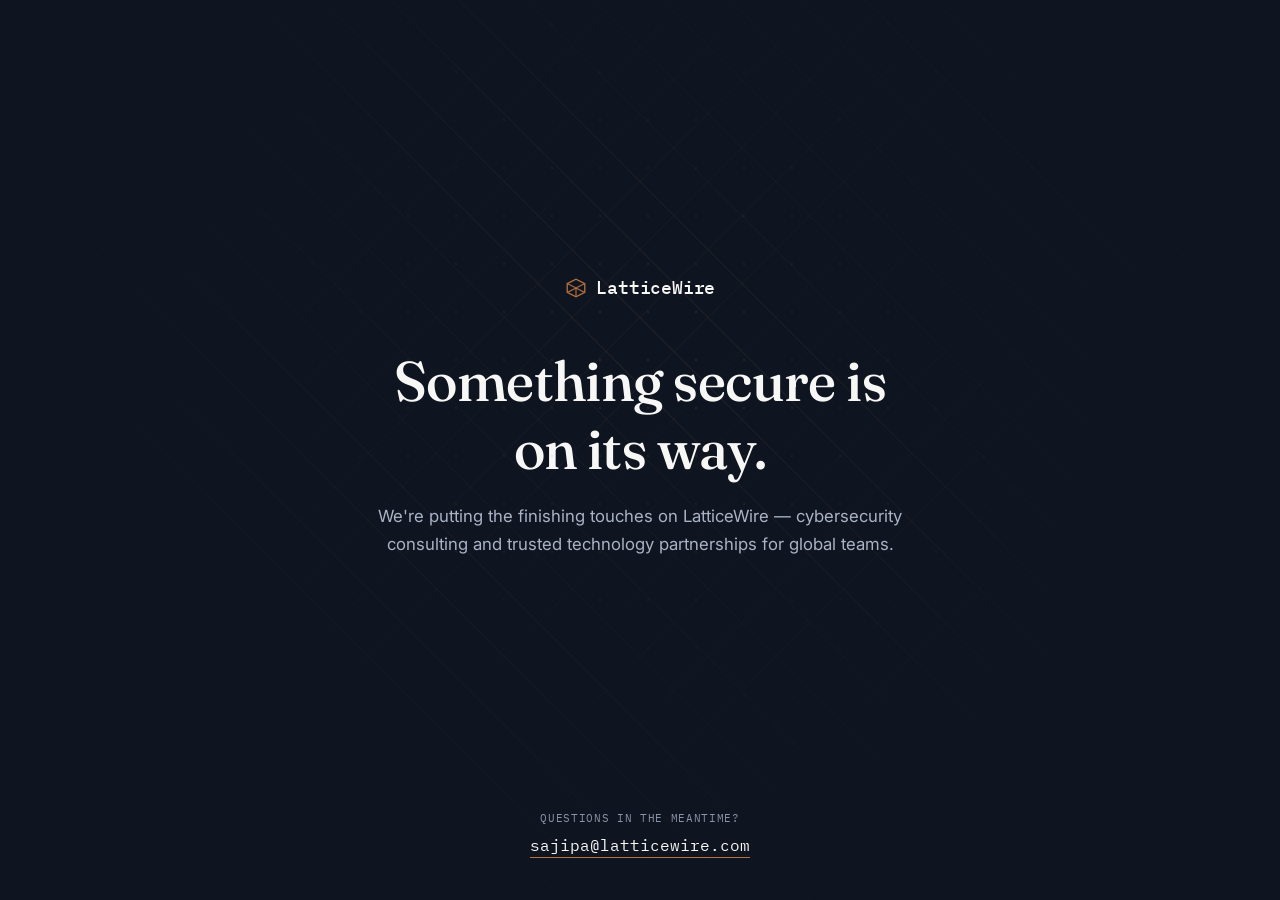
==== commit 58a9cfca: "added comming soon page" ====
--- a/index.html
+++ b/index.html
@@ -3,136 +3,165 @@
 <head>
   <meta charset="UTF-8" />
   <meta name="viewport" content="width=device-width, initial-scale=1.0" />
-  <title>LatticeWire | Cybersecurity Consulting &amp; Trusted Technology Partnerships</title>
-  <meta name="description" content="LatticeWire helps global businesses and channel partners reduce risk, meet compliance standards, and deploy vetted security technology." />
+  <title>LatticeWire | Coming Soon</title>
+  <meta name="description" content="LatticeWire — cybersecurity consulting and trusted technology partnerships. Launching soon." />
   <link rel="preconnect" href="https://fonts.googleapis.com" />
   <link rel="preconnect" href="https://fonts.gstatic.com" crossorigin />
-  <link href="https://fonts.googleapis.com/css2?family=Space+Grotesk:wght@500;600;700&family=Inter:wght@400;500;600&family=IBM+Plex+Mono:wght@400;500&display=swap" rel="stylesheet" />
-  <link rel="stylesheet" href="assets/css/styles.css" />
+  <link href="https://fonts.googleapis.com/css2?family=Fraunces:opsz,wght@9..144,400;9..144,500;9..144,600&family=Inter:wght@400;500&family=IBM+Plex+Mono:wght@400;500&display=swap" rel="stylesheet" />
+  <style>
+    :root {
+      --color-ink: #0e1420;
+      --color-paper: #f7f7f5;
+      --color-steel: #8a94a6;
+      --color-steel-line: #2a3346;
+      --color-copper: #b8703f;
+      --color-copper-bright: #d2895a;
+
+      --font-display: "Fraunces", Georgia, "Times New Roman", serif;
+      --font-body: "Inter", "Helvetica Neue", Arial, sans-serif;
+      --font-mono: "IBM Plex Mono", "SFMono-Regular", Menlo, monospace;
+    }
+
+    * { box-sizing: border-box; }
+
+    html, body {
+      height: 100%;
+      margin: 0;
+    }
+
+    body {
+      position: relative;
+      min-height: 100vh;
+      display: grid;
+      grid-template-rows: 1fr auto;
+      justify-items: center;
+      padding: 8vh 1.5rem 5vh;
+      background-color: var(--color-ink);
+      color: var(--color-paper);
+      font-family: var(--font-body);
+      text-align: center;
+      overflow: hidden;
+    }
+
+    /* Signature lattice texture — faint, never competing with the text */
+    body::before,
+    body::after {
+      content: "";
+      position: absolute;
+      inset: 0;
+      pointer-events: none;
+    }
+
+    body::before {
+      background-image:
+        repeating-linear-gradient(45deg, rgba(184,112,63,0.10) 0, rgba(184,112,63,0.10) 1px, transparent 1px, transparent 48px),
+        repeating-linear-gradient(-45deg, rgba(184,112,63,0.05) 0, rgba(184,112,63,0.05) 1px, transparent 1px, transparent 48px);
+      mask-image: radial-gradient(circle at 50% 40%, black, transparent 70%);
+    }
+
+    body::after {
+      background-image: radial-gradient(circle, var(--color-copper) 1.4px, transparent 1.6px);
+      background-size: 48px 48px;
+      opacity: 0.15;
+      mask-image: radial-gradient(circle at 50% 40%, black, transparent 70%);
+    }
+
+    main {
+      align-self: center;
+      max-width: 34rem;
+      position: relative;
+    }
+
+    .logo {
+      display: inline-flex;
+      align-items: center;
+      gap: 0.6rem;
+      font-family: var(--font-mono);
+      font-size: 1.1rem;
+      font-weight: 500;
+      letter-spacing: -0.01em;
+      margin-bottom: 3rem;
+    }
+
+    .logo svg { display: block; }
+
+    h1 {
+      font-family: var(--font-display);
+      font-weight: 500;
+      font-size: clamp(2.25rem, 5.5vw, 3.5rem);
+      line-height: 1.2;
+      letter-spacing: -0.01em;
+      margin: 0 0 1.25rem;
+    }
+
+    p {
+      font-size: 1.05rem;
+      line-height: 1.7;
+      color: #aab3c5;
+      margin: 0;
+    }
+
+    footer {
+      align-self: end;
+      position: relative;
+      padding-top: 3rem;
+    }
+
+    .footer__label {
+      display: block;
+      font-family: var(--font-mono);
+      font-size: 0.7rem;
+      letter-spacing: 0.06em;
+      text-transform: uppercase;
+      color: var(--color-steel);
+      margin-bottom: 0.6rem;
+    }
+
+    .footer__email {
+      font-family: var(--font-mono);
+      font-size: 1rem;
+      color: var(--color-paper);
+      text-decoration: none;
+      border-bottom: 1px solid var(--color-copper);
+      padding-bottom: 2px;
+      transition: color 150ms ease;
+    }
+
+    .footer__email:hover {
+      color: var(--color-copper-bright);
+    }
+
+    @media (prefers-reduced-motion: no-preference) {
+      main, footer {
+        animation: rise 700ms ease-out both;
+      }
+      footer { animation-delay: 150ms; }
+      @keyframes rise {
+        from { opacity: 0; transform: translateY(8px); }
+        to { opacity: 1; transform: translateY(0); }
+      }
+    }
+  </style>
 </head>
 <body>
 
-  <a href="#main" class="u-visually-hidden">Skip to content</a>
+  <main>
+    <div class="logo">
+      <svg width="22" height="22" viewBox="0 0 20 20" fill="none" xmlns="http://www.w3.org/2000/svg" aria-hidden="true">
+        <path d="M2 6L10 2L18 6V14L10 18L2 14V6Z" stroke="#B8703F" stroke-width="1.2" />
+        <path d="M2 6L10 10L18 6M10 10V18M10 10L2 14M10 10L18 14" stroke="#B8703F" stroke-width="1" />
+      </svg>
+      LatticeWire
+    </div>
 
-  <header class="c-header">
-    <div class="l-container c-header__bar">
-      <a href="index.html" class="c-logo">
-        <svg class="c-logo__mark" viewBox="0 0 20 20" fill="none" xmlns="http://www.w3.org/2000/svg" aria-hidden="true">
-          <path d="M2 6L10 2L18 6V14L10 18L2 14V6Z" stroke="#B8703F" stroke-width="1.2" />
-          <path d="M2 6L10 10L18 6M10 10V18M10 10L2 14M10 10L18 14" stroke="#B8703F" stroke-width="1" />
-        </svg>
-        LatticeWire
-      </a>
-      <button class="c-nav__toggle" aria-expanded="false" aria-controls="primary-nav">Menu</button>
-      <nav id="primary-nav" class="c-nav" aria-label="Primary">
-        <ul class="c-nav__list">
-          <li><a href="services.html" class="c-nav__link">Services</a></li>
-          <li><a href="booking.html" class="c-nav__link">Booking</a></li>
-          <li><a href="resources.html" class="c-nav__link">Resources</a></li>
-          <li><a href="about.html" class="c-nav__link">About</a></li>
-          <li><a href="contact.html" class="c-nav__link">Contact</a></li>
-        </ul>
-      </nav>
-      <div class="c-header__actions">
-        <a href="booking.html" class="c-button c-button--primary">Book a Call</a>
-      </div>
-    </div>
-  </header>
-
-  <main id="main">
-
-    <section class="c-hero c-lattice">
-      <div class="l-container c-hero__inner">
-        <span class="u-eyebrow">Consulting &amp; Trusted Technology</span>
-        <h1 class="c-hero__title u-h1">Security strategy.<br />Vetted technology.<br />One partner.</h1>
-        <p class="c-hero__lede u-lede">LatticeWire helps organizations reduce risk, meet global compliance standards, and deploy proven security solutions — without the guesswork.</p>
-        <div class="c-hero__actions">
-          <a href="booking.html" class="c-button c-button--primary c-button--arrow">Schedule a Consultation</a>
-          <a href="services.html" class="c-button c-button--ghost">View Services</a>
-        </div>
-      </div>
-    </section>
-
-    <div class="c-wire-divider"><span class="c-wire-divider__line"></span></div>
-
-    <section class="l-section">
-      <div class="l-container">
-        <span class="u-eyebrow">What We Do</span>
-        <h2 class="u-h2 u-mt-2">Two disciplines. One accountable partner.</h2>
-        <div class="l-grid l-grid--2 u-mt-4">
-          <div class="c-card">
-            <span class="c-card__tag">Consulting</span>
-            <h3 class="c-card__title">Independent security advisory</h3>
-            <p class="c-card__body">Risk assessments, compliance guidance, and strategy work built for real business decisions — not just audit checklists.</p>
-            <a href="services.html" class="c-card__link">See consulting services</a>
-          </div>
-          <div class="c-card">
-            <span class="c-card__tag">Products</span>
-            <h3 class="c-card__title">Vetted technology, fully managed</h3>
-            <p class="c-card__body">We select, procure, and support best-in-class security software and hardware — so you manage one relationship, not five vendors.</p>
-            <a href="services.html" class="c-card__link">See product partnerships</a>
-          </div>
-        </div>
-      </div>
-    </section>
-
-    <section class="l-section l-section--tight l-section--ink">
-      <div class="l-container u-center" style="max-width: 40rem;">
-        <span class="u-eyebrow">Channel Partners</span>
-        <h2 class="u-h2 u-mt-2">Bring vetted security to more of your clients.</h2>
-        <p class="u-lede u-center u-mt-2">LatticeWire partners with resellers, MSPs, and integrators worldwide to deliver trusted security outcomes under one shared standard.</p>
-        <div class="c-hero__actions" style="justify-content: center;">
-          <a href="contact.html#partners" class="c-button c-button--primary c-button--arrow">Apply as a Partner</a>
-        </div>
-      </div>
-    </section>
-
+    <h1>Something secure is on its way.</h1>
+    <p>We're putting the finishing touches on LatticeWire — cybersecurity consulting and trusted technology partnerships for global teams.</p>
   </main>
 
-  <footer class="c-footer">
-    <div class="l-container">
-      <div class="c-footer__top">
-        <div>
-          <a href="index.html" class="c-logo" style="margin-bottom: 1rem;">
-            <svg class="c-logo__mark" viewBox="0 0 20 20" fill="none" xmlns="http://www.w3.org/2000/svg" aria-hidden="true">
-              <path d="M2 6L10 2L18 6V14L10 18L2 14V6Z" stroke="#B8703F" stroke-width="1.2" />
-              <path d="M2 6L10 10L18 6M10 10V18M10 10L2 14M10 10L18 14" stroke="#B8703F" stroke-width="1" />
-            </svg>
-            LatticeWire
-          </a>
-          <p style="max-width: 32ch; color: #aab3c5; font-size: 0.9rem;">Independent cybersecurity consulting and vetted product partnerships, for organizations that can't afford to guess.</p>
-        </div>
-        <div>
-          <div class="c-footer__heading">Company</div>
-          <ul class="c-footer__list">
-            <li><a href="about.html">About</a></li>
-            <li><a href="services.html">Services</a></li>
-            <li><a href="resources.html">Resources</a></li>
-          </ul>
-        </div>
-        <div>
-          <div class="c-footer__heading">Connect</div>
-          <ul class="c-footer__list">
-            <li><a href="booking.html">Book a Call</a></li>
-            <li><a href="contact.html">Contact</a></li>
-            <li><a href="contact.html#partners">Become a Partner</a></li>
-          </ul>
-        </div>
-        <div>
-          <div class="c-footer__heading">Legal</div>
-          <ul class="c-footer__list">
-            <li><a href="#">Privacy Policy</a></li>
-            <li><a href="#">Terms of Service</a></li>
-          </ul>
-        </div>
-      </div>
-      <div class="c-footer__bottom">
-        <span>&copy; 2026 LatticeWire. All rights reserved.</span>
-        <span>Global HQ: [City, Country]</span>
-      </div>
-    </div>
+  <footer>
+    <span class="footer__label">Questions in the meantime?</span>
+    <a class="footer__email" href="mailto:sajipa@latticewire.com">sajipa@latticewire.com</a>
   </footer>
 
-  <script src="assets/js/main.js"></script>
 </body>
-</html>
+</html>
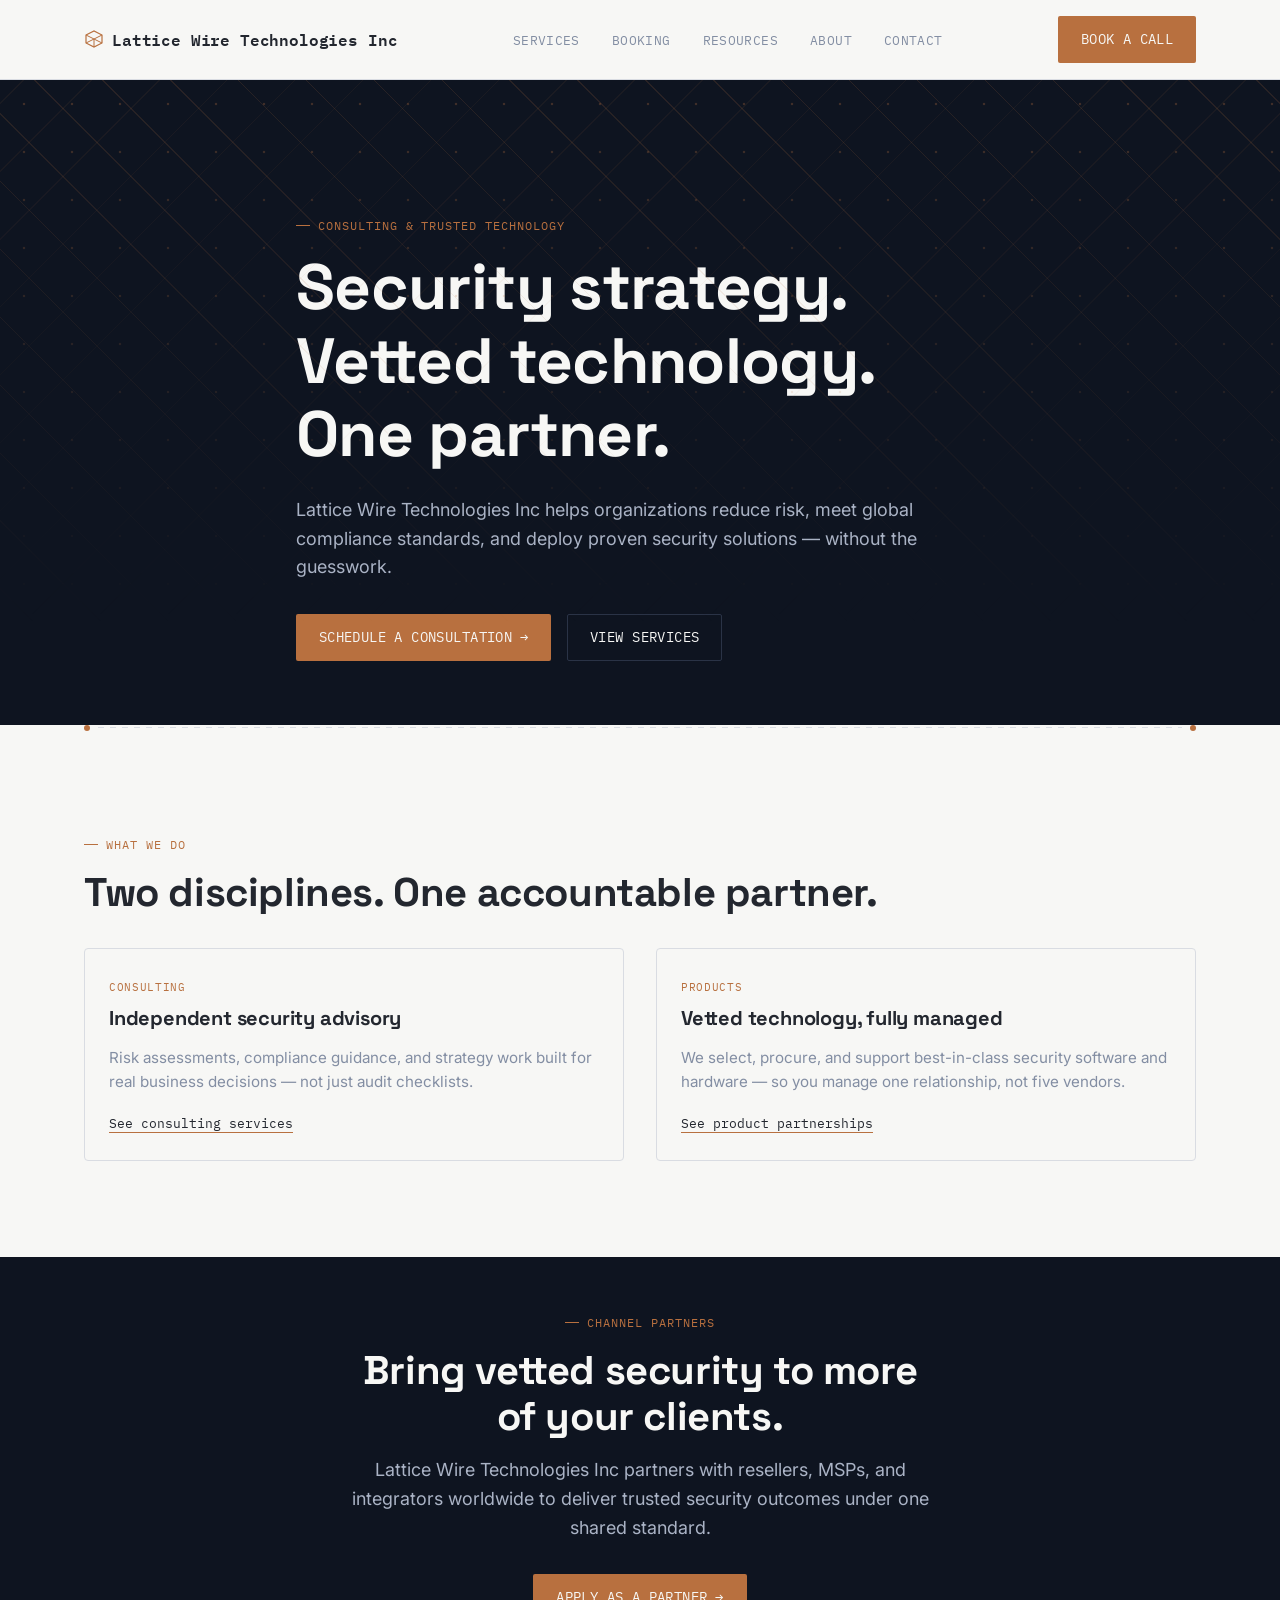
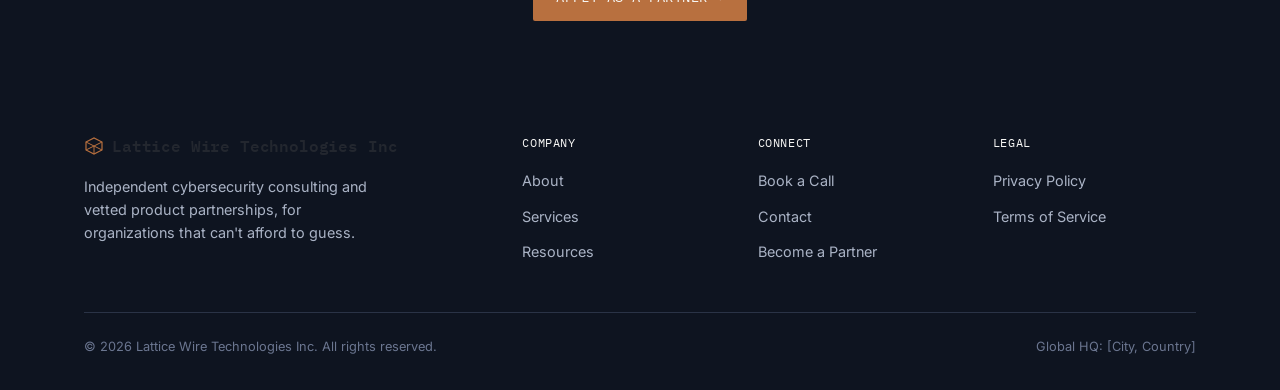
==== commit 62a6b964: "Changed all files to correct contact email." ====
--- a/index.html
+++ b/index.html
@@ -3,165 +3,136 @@
 <head>
   <meta charset="UTF-8" />
   <meta name="viewport" content="width=device-width, initial-scale=1.0" />
-  <title>LatticeWire | Coming Soon</title>
-  <meta name="description" content="LatticeWire — cybersecurity consulting and trusted technology partnerships. Launching soon." />
+  <title>Lattice Wire Technologies Inc | Cybersecurity Consulting & Trusted Technology Partnerships</title>
+  <meta name="description" content="Lattice Wire Technologies Inc helps global businesses and channel partners reduce risk, meet compliance standards, and deploy vetted security technology." />
   <link rel="preconnect" href="https://fonts.googleapis.com" />
   <link rel="preconnect" href="https://fonts.gstatic.com" crossorigin />
-  <link href="https://fonts.googleapis.com/css2?family=Fraunces:opsz,wght@9..144,400;9..144,500;9..144,600&family=Inter:wght@400;500&family=IBM+Plex+Mono:wght@400;500&display=swap" rel="stylesheet" />
-  <style>
-    :root {
-      --color-ink: #0e1420;
-      --color-paper: #f7f7f5;
-      --color-steel: #8a94a6;
-      --color-steel-line: #2a3346;
-      --color-copper: #b8703f;
-      --color-copper-bright: #d2895a;
-
-      --font-display: "Fraunces", Georgia, "Times New Roman", serif;
-      --font-body: "Inter", "Helvetica Neue", Arial, sans-serif;
-      --font-mono: "IBM Plex Mono", "SFMono-Regular", Menlo, monospace;
-    }
-
-    * { box-sizing: border-box; }
-
-    html, body {
-      height: 100%;
-      margin: 0;
-    }
-
-    body {
-      position: relative;
-      min-height: 100vh;
-      display: grid;
-      grid-template-rows: 1fr auto;
-      justify-items: center;
-      padding: 8vh 1.5rem 5vh;
-      background-color: var(--color-ink);
-      color: var(--color-paper);
-      font-family: var(--font-body);
-      text-align: center;
-      overflow: hidden;
-    }
-
-    /* Signature lattice texture — faint, never competing with the text */
-    body::before,
-    body::after {
-      content: "";
-      position: absolute;
-      inset: 0;
-      pointer-events: none;
-    }
-
-    body::before {
-      background-image:
-        repeating-linear-gradient(45deg, rgba(184,112,63,0.10) 0, rgba(184,112,63,0.10) 1px, transparent 1px, transparent 48px),
-        repeating-linear-gradient(-45deg, rgba(184,112,63,0.05) 0, rgba(184,112,63,0.05) 1px, transparent 1px, transparent 48px);
-      mask-image: radial-gradient(circle at 50% 40%, black, transparent 70%);
-    }
-
-    body::after {
-      background-image: radial-gradient(circle, var(--color-copper) 1.4px, transparent 1.6px);
-      background-size: 48px 48px;
-      opacity: 0.15;
-      mask-image: radial-gradient(circle at 50% 40%, black, transparent 70%);
-    }
-
-    main {
-      align-self: center;
-      max-width: 34rem;
-      position: relative;
-    }
-
-    .logo {
-      display: inline-flex;
-      align-items: center;
-      gap: 0.6rem;
-      font-family: var(--font-mono);
-      font-size: 1.1rem;
-      font-weight: 500;
-      letter-spacing: -0.01em;
-      margin-bottom: 3rem;
-    }
-
-    .logo svg { display: block; }
-
-    h1 {
-      font-family: var(--font-display);
-      font-weight: 500;
-      font-size: clamp(2.25rem, 5.5vw, 3.5rem);
-      line-height: 1.2;
-      letter-spacing: -0.01em;
-      margin: 0 0 1.25rem;
-    }
-
-    p {
-      font-size: 1.05rem;
-      line-height: 1.7;
-      color: #aab3c5;
-      margin: 0;
-    }
-
-    footer {
-      align-self: end;
-      position: relative;
-      padding-top: 3rem;
-    }
-
-    .footer__label {
-      display: block;
-      font-family: var(--font-mono);
-      font-size: 0.7rem;
-      letter-spacing: 0.06em;
-      text-transform: uppercase;
-      color: var(--color-steel);
-      margin-bottom: 0.6rem;
-    }
-
-    .footer__email {
-      font-family: var(--font-mono);
-      font-size: 1rem;
-      color: var(--color-paper);
-      text-decoration: none;
-      border-bottom: 1px solid var(--color-copper);
-      padding-bottom: 2px;
-      transition: color 150ms ease;
-    }
-
-    .footer__email:hover {
-      color: var(--color-copper-bright);
-    }
-
-    @media (prefers-reduced-motion: no-preference) {
-      main, footer {
-        animation: rise 700ms ease-out both;
-      }
-      footer { animation-delay: 150ms; }
-      @keyframes rise {
-        from { opacity: 0; transform: translateY(8px); }
-        to { opacity: 1; transform: translateY(0); }
-      }
-    }
-  </style>
+  <link href="https://fonts.googleapis.com/css2?family=Space+Grotesk:wght@500;600;700&family=Inter:wght@400;500;600&family=IBM+Plex+Mono:wght@400;500&display=swap" rel="stylesheet" />
+  <link rel="stylesheet" href="assets/css/styles.css" />
 </head>
 <body>
 
-  <main>
-    <div class="logo">
-      <svg width="22" height="22" viewBox="0 0 20 20" fill="none" xmlns="http://www.w3.org/2000/svg" aria-hidden="true">
-        <path d="M2 6L10 2L18 6V14L10 18L2 14V6Z" stroke="#B8703F" stroke-width="1.2" />
-        <path d="M2 6L10 10L18 6M10 10V18M10 10L2 14M10 10L18 14" stroke="#B8703F" stroke-width="1" />
-      </svg>
-      LatticeWire
+  <a href="#main" class="u-visually-hidden">Skip to content</a>
+
+  <header class="c-header">
+    <div class="l-container c-header__bar">
+      <a href="index.html" class="c-logo">
+        <svg class="c-logo__mark" viewBox="0 0 20 20" fill="none" xmlns="http://www.w3.org/2000/svg" aria-hidden="true">
+          <path d="M2 6L10 2L18 6V14L10 18L2 14V6Z" stroke="#B8703F" stroke-width="1.2" />
+          <path d="M2 6L10 10L18 6M10 10V18M10 10L2 14M10 10L18 14" stroke="#B8703F" stroke-width="1" />
+        </svg>
+        Lattice Wire Technologies Inc
+      </a>
+      <button class="c-nav__toggle" aria-expanded="false" aria-controls="primary-nav">Menu</button>
+      <nav id="primary-nav" class="c-nav" aria-label="Primary">
+        <ul class="c-nav__list">
+          <li><a href="services.html" class="c-nav__link">Services</a></li>
+          <li><a href="booking.html" class="c-nav__link">Booking</a></li>
+          <li><a href="resources.html" class="c-nav__link">Resources</a></li>
+          <li><a href="about.html" class="c-nav__link">About</a></li>
+          <li><a href="contact.html" class="c-nav__link">Contact</a></li>
+        </ul>
+      </nav>
+      <div class="c-header__actions">
+        <a href="booking.html" class="c-button c-button--primary">Book a Call</a>
+      </div>
     </div>
+  </header>
 
-    <h1>Something secure is on its way.</h1>
-    <p>We're putting the finishing touches on LatticeWire — cybersecurity consulting and trusted technology partnerships for global teams.</p>
+  <main id="main">
+
+    <section class="c-hero c-lattice">
+      <div class="l-container c-hero__inner">
+        <span class="u-eyebrow">Consulting & Trusted Technology</span>
+        <h1 class="c-hero__title u-h1">Security strategy.<br />Vetted technology.<br />One partner.</h1>
+        <p class="c-hero__lede u-lede">Lattice Wire Technologies Inc helps organizations reduce risk, meet global compliance standards, and deploy proven security solutions — without the guesswork.</p>
+        <div class="c-hero__actions">
+          <a href="booking.html" class="c-button c-button--primary c-button--arrow">Schedule a Consultation</a>
+          <a href="services.html" class="c-button c-button--ghost">View Services</a>
+        </div>
+      </div>
+    </section>
+
+    <div class="c-wire-divider"><span class="c-wire-divider__line"></span></div>
+
+    <section class="l-section">
+      <div class="l-container">
+        <span class="u-eyebrow">What We Do</span>
+        <h2 class="u-h2 u-mt-2">Two disciplines. One accountable partner.</h2>
+        <div class="l-grid l-grid--2 u-mt-4">
+          <div class="c-card">
+            <span class="c-card__tag">Consulting</span>
+            <h3 class="c-card__title">Independent security advisory</h3>
+            <p class="c-card__body">Risk assessments, compliance guidance, and strategy work built for real business decisions — not just audit checklists.</p>
+            <a href="services.html" class="c-card__link">See consulting services</a>
+          </div>
+          <div class="c-card">
+            <span class="c-card__tag">Products</span>
+            <h3 class="c-card__title">Vetted technology, fully managed</h3>
+            <p class="c-card__body">We select, procure, and support best-in-class security software and hardware — so you manage one relationship, not five vendors.</p>
+            <a href="services.html" class="c-card__link">See product partnerships</a>
+          </div>
+        </div>
+      </div>
+    </section>
+
+    <section class="l-section l-section--tight l-section--ink">
+      <div class="l-container u-center" style="max-width: 40rem;">
+        <span class="u-eyebrow">Channel Partners</span>
+        <h2 class="u-h2 u-mt-2">Bring vetted security to more of your clients.</h2>
+        <p class="u-lede u-center u-mt-2">Lattice Wire Technologies Inc partners with resellers, MSPs, and integrators worldwide to deliver trusted security outcomes under one shared standard.</p>
+        <div class="c-hero__actions" style="justify-content: center;">
+          <a href="contact.html#partners" class="c-button c-button--primary c-button--arrow">Apply as a Partner</a>
+        </div>
+      </div>
+    </section>
+
   </main>
 
-  <footer>
-    <span class="footer__label">Questions in the meantime?</span>
-    <a class="footer__email" href="mailto:sajipa@latticewire.com">sajipa@latticewire.com</a>
+  <footer class="c-footer">
+    <div class="l-container">
+      <div class="c-footer__top">
+        <div>
+          <a href="index.html" class="c-logo" style="margin-bottom: 1rem;">
+            <svg class="c-logo__mark" viewBox="0 0 20 20" fill="none" xmlns="http://www.w3.org/2000/svg" aria-hidden="true">
+              <path d="M2 6L10 2L18 6V14L10 18L2 14V6Z" stroke="#B8703F" stroke-width="1.2" />
+              <path d="M2 6L10 10L18 6M10 10V18M10 10L2 14M10 10L18 14" stroke="#B8703F" stroke-width="1" />
+            </svg>
+            Lattice Wire Technologies Inc
+          </a>
+          <p style="max-width: 32ch; color: #aab3c5; font-size: 0.9rem;">Independent cybersecurity consulting and vetted product partnerships, for organizations that can't afford to guess.</p>
+        </div>
+        <div>
+          <div class="c-footer__heading">Company</div>
+          <ul class="c-footer__list">
+            <li><a href="about.html">About</a></li>
+            <li><a href="services.html">Services</a></li>
+            <li><a href="resources.html">Resources</a></li>
+          </ul>
+        </div>
+        <div>
+          <div class="c-footer__heading">Connect</div>
+          <ul class="c-footer__list">
+            <li><a href="booking.html">Book a Call</a></li>
+            <li><a href="contact.html">Contact</a></li>
+            <li><a href="contact.html#partners">Become a Partner</a></li>
+          </ul>
+        </div>
+        <div>
+          <div class="c-footer__heading">Legal</div>
+          <ul class="c-footer__list">
+            <li><a href="#">Privacy Policy</a></li>
+            <li><a href="#">Terms of Service</a></li>
+          </ul>
+        </div>
+      </div>
+      <div class="c-footer__bottom">
+        <span>&copy; 2026 Lattice Wire Technologies Inc. All rights reserved.</span>
+        <span>Global HQ: [City, Country]</span>
+      </div>
+    </div>
   </footer>
 
+  <script src="assets/js/main.js"></script>
 </body>
 </html>
--- a/assets/css/styles.css
+++ b/assets/css/styles.css
@@ -0,0 +1,894 @@
+/* ==========================================================================
+   LatticeWire — Shared Stylesheet
+   --------------------------------------------------------------------------
+   Naming convention: lightweight BEM
+     .c-block             component
+     .c-block__element    element inside a component
+     .c-block--modifier   variant of a component
+     .u-utility           single-purpose utility class
+     .is-state            JS-toggled state (e.g. .is-open)
+   ========================================================================== */
+
+/* --------------------------------------------------------------------------
+   1. Design tokens
+   -------------------------------------------------------------------------- */
+:root {
+  /* Color — named per the design plan */
+  --color-ink: #0e1420;          /* primary dark surface */
+  --color-ink-soft: #161f30;     /* secondary dark surface */
+  --color-paper: #f7f7f5;        /* primary light surface */
+  --color-paper-dim: #eceae4;    /* secondary light surface */
+  --color-graphite: #23272f;     /* body text on paper */
+  --color-steel: #838ea3;        /* muted text / secondary */
+  --color-steel-line: #d9dce2;   /* hairline borders on paper */
+  --color-steel-line-dark: #2a3346; /* hairline borders on ink */
+  --color-copper: #b8703f;       /* signature accent — the "wire" */
+  --color-copper-bright: #d2895a;
+  --color-copper-wash: rgba(184, 112, 63, 0.1);
+
+  /* Type */
+  --font-display: "Space Grotesk", "Helvetica Neue", Arial, sans-serif;
+  --font-body: "Inter", "Helvetica Neue", Arial, sans-serif;
+  --font-mono: "IBM Plex Mono", "SFMono-Regular", Menlo, monospace;
+
+  --fs-eyebrow: 0.75rem;
+  --fs-body: 1rem;
+  --fs-body-lg: 1.125rem;
+  --fs-h4: 1.25rem;
+  --fs-h3: 1.75rem;
+  --fs-h2: 2.5rem;
+  --fs-h1: clamp(2.5rem, 5vw, 4rem);
+
+  /* Spacing scale (8px base) */
+  --space-1: 0.5rem;
+  --space-2: 1rem;
+  --space-3: 1.5rem;
+  --space-4: 2rem;
+  --space-5: 3rem;
+  --space-6: 4rem;
+  --space-7: 6rem;
+  --space-8: 8rem;
+
+  /* Layout */
+  --container-width: 1160px;
+  --radius-sm: 2px;
+  --radius-md: 4px;
+  --lattice-cell: 48px;
+
+  /* Motion */
+  --ease-standard: cubic-bezier(0.4, 0, 0.2, 1);
+  --duration-fast: 150ms;
+  --duration-med: 320ms;
+}
+
+/* --------------------------------------------------------------------------
+   2. Reset & base
+   -------------------------------------------------------------------------- */
+*,
+*::before,
+*::after {
+  box-sizing: border-box;
+}
+
+html {
+  scroll-behavior: smooth;
+}
+
+body {
+  margin: 0;
+  font-family: var(--font-body);
+  font-size: var(--fs-body);
+  line-height: 1.6;
+  color: var(--color-graphite);
+  background-color: var(--color-paper);
+  -webkit-font-smoothing: antialiased;
+}
+
+img,
+svg {
+  display: block;
+  max-width: 100%;
+}
+
+a {
+  color: inherit;
+}
+
+h1, h2, h3, h4 {
+  font-family: var(--font-display);
+  line-height: 1.15;
+  margin: 0 0 var(--space-2);
+  letter-spacing: -0.01em;
+}
+
+p {
+  margin: 0 0 var(--space-2);
+}
+
+ul, ol {
+  margin: 0;
+  padding: 0;
+}
+
+button {
+  font-family: inherit;
+}
+
+/* Focus visibility — never remove without replacing */
+:focus-visible {
+  outline: 2px solid var(--color-copper);
+  outline-offset: 3px;
+}
+
+@media (prefers-reduced-motion: reduce) {
+  *,
+  *::before,
+  *::after {
+    animation-duration: 0.001ms !important;
+    animation-iteration-count: 1 !important;
+    transition-duration: 0.001ms !important;
+    scroll-behavior: auto !important;
+  }
+}
+
+/* --------------------------------------------------------------------------
+   3. Layout primitives
+   -------------------------------------------------------------------------- */
+.l-container {
+  width: 100%;
+  max-width: var(--container-width);
+  margin-inline: auto;
+  padding-inline: var(--space-3);
+}
+
+.l-section {
+  padding-block: var(--space-7);
+}
+
+.l-section--tight {
+  padding-block: var(--space-5);
+}
+
+.l-section--ink {
+  background-color: var(--color-ink);
+  color: var(--color-paper);
+}
+
+.l-grid {
+  display: grid;
+  gap: var(--space-4);
+}
+
+.l-grid--2 {
+  grid-template-columns: repeat(2, 1fr);
+}
+
+.l-grid--3 {
+  grid-template-columns: repeat(3, 1fr);
+}
+
+.l-grid--4 {
+  grid-template-columns: repeat(4, 1fr);
+}
+
+@media (max-width: 900px) {
+  .l-grid--2,
+  .l-grid--3,
+  .l-grid--4 {
+    grid-template-columns: 1fr;
+  }
+}
+
+/* --------------------------------------------------------------------------
+   4. Type utilities
+   -------------------------------------------------------------------------- */
+.u-eyebrow {
+  display: inline-flex;
+  align-items: center;
+  gap: var(--space-1);
+  font-family: var(--font-mono);
+  font-size: var(--fs-eyebrow);
+  letter-spacing: 0.08em;
+  text-transform: uppercase;
+  color: var(--color-copper);
+}
+
+.u-eyebrow::before {
+  content: "";
+  width: 14px;
+  height: 1px;
+  background: var(--color-copper);
+}
+
+.u-lede {
+  font-size: var(--fs-body-lg);
+  color: var(--color-steel);
+  max-width: 60ch;
+}
+
+.l-section--ink .u-lede {
+  color: #aab3c5;
+}
+
+.u-h1 { font-size: var(--fs-h1); }
+.u-h2 { font-size: var(--fs-h2); }
+.u-h3 { font-size: var(--fs-h3); }
+.u-h4 { font-size: var(--fs-h4); }
+
+.u-center { text-align: center; margin-inline: auto; }
+
+/* --------------------------------------------------------------------------
+   5. Buttons
+   -------------------------------------------------------------------------- */
+.c-button {
+  display: inline-flex;
+  align-items: center;
+  gap: var(--space-1);
+  font-family: var(--font-mono);
+  font-size: 0.85rem;
+  letter-spacing: 0.03em;
+  text-transform: uppercase;
+  text-decoration: none;
+  padding: 0.85em 1.6em;
+  border-radius: var(--radius-sm);
+  border: 1px solid transparent;
+  cursor: pointer;
+  transition: background-color var(--duration-fast) var(--ease-standard),
+    color var(--duration-fast) var(--ease-standard),
+    border-color var(--duration-fast) var(--ease-standard),
+    transform var(--duration-fast) var(--ease-standard);
+}
+
+.c-button:hover {
+  transform: translateY(-1px);
+}
+
+.c-button--primary {
+  background-color: var(--color-copper);
+  color: var(--color-paper);
+}
+
+.c-button--primary:hover {
+  background-color: var(--color-copper-bright);
+}
+
+.c-button--ghost {
+  background-color: transparent;
+  border-color: var(--color-steel-line);
+  color: var(--color-graphite);
+}
+
+.l-section--ink .c-button--ghost,
+.c-hero .c-button--ghost {
+  border-color: var(--color-steel-line-dark);
+  color: var(--color-paper);
+}
+
+.c-button--ghost:hover {
+  border-color: var(--color-copper);
+  color: var(--color-copper);
+}
+
+.c-button--arrow::after {
+  content: "→";
+}
+
+/* --------------------------------------------------------------------------
+   6. Header / nav
+   -------------------------------------------------------------------------- */
+.c-header {
+  position: sticky;
+  top: 0;
+  z-index: 100;
+  background-color: rgba(247, 247, 245, 0.92);
+  backdrop-filter: blur(8px);
+  border-bottom: 1px solid var(--color-steel-line);
+}
+
+.c-header__bar {
+  display: flex;
+  align-items: center;
+  justify-content: space-between;
+  padding-block: var(--space-2);
+}
+
+.c-logo {
+  display: flex;
+  align-items: center;
+  gap: var(--space-1);
+  font-family: var(--font-mono);
+  font-size: 1rem;
+  font-weight: 600;
+  text-decoration: none;
+  color: var(--color-graphite);
+  letter-spacing: -0.01em;
+}
+
+.c-logo__mark {
+  width: 20px;
+  height: 20px;
+}
+
+.c-nav__list {
+  display: flex;
+  gap: var(--space-4);
+  list-style: none;
+}
+
+.c-nav__link {
+  font-family: var(--font-mono);
+  font-size: 0.8rem;
+  letter-spacing: 0.03em;
+  text-transform: uppercase;
+  text-decoration: none;
+  color: var(--color-steel);
+  padding-bottom: 2px;
+  border-bottom: 1px solid transparent;
+  transition: color var(--duration-fast), border-color var(--duration-fast);
+}
+
+.c-nav__link:hover,
+.c-nav__link[aria-current="page"] {
+  color: var(--color-graphite);
+  border-color: var(--color-copper);
+}
+
+.c-header__actions {
+  display: flex;
+  align-items: center;
+  gap: var(--space-3);
+}
+
+.c-nav__toggle {
+  display: none;
+  background: none;
+  border: 1px solid var(--color-steel-line);
+  border-radius: var(--radius-sm);
+  padding: 0.5em 0.75em;
+}
+
+@media (max-width: 860px) {
+  .c-nav {
+    position: absolute;
+    top: 100%;
+    left: 0;
+    right: 0;
+    background: var(--color-paper);
+    border-bottom: 1px solid var(--color-steel-line);
+    max-height: 0;
+    overflow: hidden;
+    transition: max-height var(--duration-med) var(--ease-standard);
+  }
+
+  .c-nav.is-open {
+    max-height: 400px;
+  }
+
+  .c-nav__list {
+    flex-direction: column;
+    gap: 0;
+    padding: var(--space-2) var(--space-3) var(--space-3);
+  }
+
+  .c-nav__link {
+    display: block;
+    padding-block: var(--space-1);
+  }
+
+  .c-nav__toggle {
+    display: inline-flex;
+  }
+
+  .c-header__actions .c-button {
+    display: none;
+  }
+}
+
+/* --------------------------------------------------------------------------
+   7. Lattice signature — the recurring wire-mesh motif
+   -------------------------------------------------------------------------- */
+.c-lattice {
+  position: relative;
+  overflow: hidden;
+}
+
+.c-lattice::before,
+.c-lattice::after {
+  content: "";
+  position: absolute;
+  inset: 0;
+  pointer-events: none;
+}
+
+.c-lattice::before {
+  background-image: repeating-linear-gradient(
+      45deg,
+      rgba(184, 112, 63, 0.16) 0,
+      rgba(184, 112, 63, 0.16) 1px,
+      transparent 1px,
+      transparent var(--lattice-cell)
+    ),
+    repeating-linear-gradient(
+      -45deg,
+      rgba(184, 112, 63, 0.08) 0,
+      rgba(184, 112, 63, 0.08) 1px,
+      transparent 1px,
+      transparent var(--lattice-cell)
+    );
+  mask-image: linear-gradient(to bottom, black, transparent 85%);
+}
+
+.c-lattice::after {
+  background-image: radial-gradient(circle, var(--color-copper) 1.4px, transparent 1.6px);
+  background-size: var(--lattice-cell) var(--lattice-cell);
+  opacity: 0.3;
+  mask-image: linear-gradient(to bottom, black, transparent 85%);
+}
+
+.c-lattice--faint::before {
+  opacity: 0.5;
+}
+
+.c-lattice--faint::after {
+  opacity: 0.14;
+}
+
+/* Divider: a single wire strung between two nodes, used between sections */
+.c-wire-divider {
+  display: flex;
+  align-items: center;
+  gap: var(--space-1);
+  max-width: var(--container-width);
+  margin-inline: auto;
+  padding-inline: var(--space-3);
+}
+
+.c-wire-divider::before,
+.c-wire-divider::after {
+  content: "";
+  width: 6px;
+  height: 6px;
+  border-radius: 50%;
+  background: var(--color-copper);
+  flex-shrink: 0;
+}
+
+.c-wire-divider__line {
+  flex: 1;
+  height: 1px;
+  background: repeating-linear-gradient(
+    to right,
+    var(--color-steel-line) 0 6px,
+    transparent 6px 12px
+  );
+}
+
+/* --------------------------------------------------------------------------
+   8. Hero
+   -------------------------------------------------------------------------- */
+.c-hero {
+  background-color: var(--color-ink);
+  color: var(--color-paper);
+  padding-block: var(--space-8) var(--space-6);
+}
+
+.c-hero__inner {
+  max-width: 46rem;
+}
+
+.c-hero__title {
+  margin-top: var(--space-2);
+}
+
+.c-hero__lede {
+  margin-top: var(--space-3);
+  color: #aab3c5;
+}
+
+.c-hero__actions {
+  display: flex;
+  gap: var(--space-2);
+  margin-top: var(--space-4);
+  flex-wrap: wrap;
+}
+
+.c-hero--compact {
+  padding-block: var(--space-6) var(--space-5);
+}
+
+/* --------------------------------------------------------------------------
+   9. Cards
+   -------------------------------------------------------------------------- */
+.c-card {
+  background: var(--color-paper);
+  border: 1px solid var(--color-steel-line);
+  border-radius: var(--radius-md);
+  padding: var(--space-3);
+  transition: border-color var(--duration-fast), transform var(--duration-fast);
+}
+
+.c-card:hover {
+  border-color: var(--color-copper);
+  transform: translateY(-2px);
+}
+
+.c-card__tag {
+  font-family: var(--font-mono);
+  font-size: 0.7rem;
+  text-transform: uppercase;
+  letter-spacing: 0.06em;
+  color: var(--color-copper);
+}
+
+.c-card__title {
+  margin-top: var(--space-1);
+  font-size: var(--fs-h4);
+}
+
+.c-card__body {
+  color: var(--color-steel);
+  font-size: 0.95rem;
+  margin-bottom: var(--space-2);
+}
+
+.c-card__meta {
+  font-family: var(--font-mono);
+  font-size: 0.75rem;
+  color: var(--color-steel);
+  border-top: 1px solid var(--color-steel-line);
+  padding-top: var(--space-2);
+}
+
+.c-card__link {
+  font-family: var(--font-mono);
+  font-size: 0.8rem;
+  text-decoration: none;
+  color: var(--color-graphite);
+  border-bottom: 1px solid var(--color-copper);
+}
+
+/* Value-prop / stat card variant (used on Services + About) */
+.c-stat {
+  border-left: 2px solid var(--color-copper);
+  padding-left: var(--space-2);
+}
+
+.c-stat__title {
+  font-size: var(--fs-h4);
+  margin-bottom: var(--space-1);
+}
+
+.c-stat__body {
+  color: var(--color-steel);
+  font-size: 0.95rem;
+}
+
+/* Sequenced step (legitimately ordered content only — e.g. call agenda) */
+.c-step {
+  display: flex;
+  gap: var(--space-3);
+}
+
+.c-step__index {
+  font-family: var(--font-mono);
+  font-size: 0.8rem;
+  color: var(--color-copper);
+  flex-shrink: 0;
+  padding-top: 0.2em;
+}
+
+.c-step__title {
+  font-size: var(--fs-h4);
+  margin-bottom: var(--space-1);
+}
+
+.c-step__body {
+  color: var(--color-steel);
+  margin: 0;
+}
+
+/* --------------------------------------------------------------------------
+   10. Forms
+   -------------------------------------------------------------------------- */
+.c-form__row {
+  display: grid;
+  gap: var(--space-3);
+  margin-bottom: var(--space-3);
+}
+
+.c-form__row--2col {
+  grid-template-columns: 1fr 1fr;
+}
+
+@media (max-width: 640px) {
+  .c-form__row--2col {
+    grid-template-columns: 1fr;
+  }
+}
+
+.c-field {
+  display: flex;
+  flex-direction: column;
+  gap: 0.4em;
+}
+
+.c-field__label {
+  font-family: var(--font-mono);
+  font-size: 0.75rem;
+  text-transform: uppercase;
+  letter-spacing: 0.05em;
+  color: var(--color-steel);
+}
+
+.c-field__input,
+.c-field__select,
+.c-field__textarea {
+  font-family: var(--font-body);
+  font-size: 1rem;
+  padding: 0.75em 0.9em;
+  border: 1px solid var(--color-steel-line);
+  border-radius: var(--radius-sm);
+  background: var(--color-paper);
+  color: var(--color-graphite);
+}
+
+.c-field__input:focus,
+.c-field__select:focus,
+.c-field__textarea:focus {
+  border-color: var(--color-copper);
+}
+
+.c-field__textarea {
+  resize: vertical;
+  min-height: 120px;
+}
+
+.c-field__hint {
+  font-size: 0.8rem;
+  color: var(--color-steel);
+}
+
+.c-form__note {
+  font-family: var(--font-mono);
+  font-size: 0.8rem;
+  color: var(--color-steel);
+  margin-top: var(--space-2);
+}
+
+/* Calendar embed placeholder */
+.c-calendar-embed {
+  border: 1px dashed var(--color-steel-line);
+  border-radius: var(--radius-md);
+  padding: var(--space-6) var(--space-3);
+  text-align: center;
+  color: var(--color-steel);
+  background: var(--color-paper-dim);
+}
+
+.c-calendar-embed__label {
+  font-family: var(--font-mono);
+  font-size: 0.75rem;
+  text-transform: uppercase;
+  letter-spacing: 0.05em;
+}
+
+/* --------------------------------------------------------------------------
+   11. Footer
+   -------------------------------------------------------------------------- */
+.c-footer {
+  background-color: var(--color-ink);
+  color: #aab3c5;
+  padding-block: var(--space-6) var(--space-4);
+}
+
+.c-footer__top {
+  display: grid;
+  grid-template-columns: 2fr 1fr 1fr 1fr;
+  gap: var(--space-4);
+  padding-bottom: var(--space-5);
+  border-bottom: 1px solid var(--color-steel-line-dark);
+}
+
+@media (max-width: 760px) {
+  .c-footer__top {
+    grid-template-columns: 1fr 1fr;
+  }
+}
+
+.c-footer__heading {
+  font-family: var(--font-mono);
+  font-size: 0.75rem;
+  text-transform: uppercase;
+  letter-spacing: 0.05em;
+  color: var(--color-paper);
+  margin-bottom: var(--space-2);
+}
+
+.c-footer__list {
+  list-style: none;
+  display: flex;
+  flex-direction: column;
+  gap: 0.6em;
+}
+
+.c-footer__list a {
+  text-decoration: none;
+  color: #aab3c5;
+  font-size: 0.9rem;
+}
+
+.c-footer__list a:hover {
+  color: var(--color-copper-bright);
+}
+
+.c-footer__bottom {
+  display: flex;
+  justify-content: space-between;
+  align-items: center;
+  padding-top: var(--space-3);
+  font-size: 0.8rem;
+  color: #6b7690;
+  flex-wrap: wrap;
+  gap: var(--space-2);
+}
+
+/* --------------------------------------------------------------------------
+   12. Page-specific: Services
+   -------------------------------------------------------------------------- */
+.c-service-list {
+  display: flex;
+  flex-direction: column;
+  gap: var(--space-3);
+}
+
+.c-service-row {
+  display: grid;
+  grid-template-columns: 1.4fr 2fr auto;
+  gap: var(--space-3);
+  align-items: start;
+  padding-block: var(--space-3);
+  border-top: 1px solid var(--color-steel-line);
+}
+
+@media (max-width: 760px) {
+  .c-service-row {
+    grid-template-columns: 1fr;
+  }
+}
+
+.c-service-row__title {
+  font-size: var(--fs-h4);
+  margin: 0;
+}
+
+.c-service-row__desc {
+  color: var(--color-steel);
+  margin: 0;
+}
+
+.c-service-row__tag {
+  font-family: var(--font-mono);
+  font-size: 0.75rem;
+  color: var(--color-copper);
+  white-space: nowrap;
+  justify-self: end;
+}
+
+@media (max-width: 760px) {
+  .c-service-row__tag {
+    justify-self: start;
+  }
+}
+
+/* --------------------------------------------------------------------------
+   13. Page-specific: About
+   -------------------------------------------------------------------------- */
+.c-person {
+  text-align: left;
+}
+
+.c-person__photo {
+  width: 100%;
+  aspect-ratio: 4 / 5;
+  background: var(--color-paper-dim);
+  border: 1px solid var(--color-steel-line);
+  border-radius: var(--radius-md);
+  margin-bottom: var(--space-2);
+  display: flex;
+  align-items: center;
+  justify-content: center;
+  font-family: var(--font-mono);
+  font-size: 0.75rem;
+  color: var(--color-steel);
+}
+
+.c-person__name {
+  font-size: var(--fs-h4);
+  margin-bottom: 0.2em;
+}
+
+.c-person__role {
+  font-family: var(--font-mono);
+  font-size: 0.75rem;
+  text-transform: uppercase;
+  color: var(--color-copper);
+  margin-bottom: var(--space-1);
+}
+
+.c-person__bio {
+  color: var(--color-steel);
+  font-size: 0.9rem;
+}
+
+.c-badge-strip {
+  display: flex;
+  flex-wrap: wrap;
+  gap: var(--space-3);
+  align-items: center;
+  justify-content: center;
+  padding-block: var(--space-3);
+}
+
+.c-badge {
+  font-family: var(--font-mono);
+  font-size: 0.75rem;
+  color: var(--color-steel);
+  border: 1px solid var(--color-steel-line);
+  border-radius: var(--radius-sm);
+  padding: 0.5em 1em;
+}
+
+/* --------------------------------------------------------------------------
+   14. Page-specific: Contact
+   -------------------------------------------------------------------------- */
+.c-contact-grid {
+  display: grid;
+  grid-template-columns: 1.3fr 1fr;
+  gap: var(--space-6);
+}
+
+@media (max-width: 900px) {
+  .c-contact-grid {
+    grid-template-columns: 1fr;
+  }
+}
+
+.c-info-block {
+  margin-bottom: var(--space-4);
+}
+
+.c-info-block__label {
+  font-family: var(--font-mono);
+  font-size: 0.75rem;
+  text-transform: uppercase;
+  color: var(--color-steel);
+  margin-bottom: 0.3em;
+}
+
+.c-info-block__value {
+  font-size: 1.05rem;
+}
+
+.c-partner-callout {
+  background: var(--color-copper-wash);
+  border: 1px solid var(--color-copper);
+  border-radius: var(--radius-md);
+  padding: var(--space-4);
+}
+
+/* --------------------------------------------------------------------------
+   15. Utilities
+   -------------------------------------------------------------------------- */
+.u-mt-0 { margin-top: 0; }
+.u-mt-2 { margin-top: var(--space-2); }
+.u-mt-3 { margin-top: var(--space-3); }
+.u-mt-4 { margin-top: var(--space-4); }
+.u-mb-0 { margin-bottom: 0; }
+.u-visually-hidden {
+  position: absolute;
+  width: 1px;
+  height: 1px;
+  overflow: hidden;
+  clip: rect(0 0 0 0);
+  white-space: nowrap;
+}
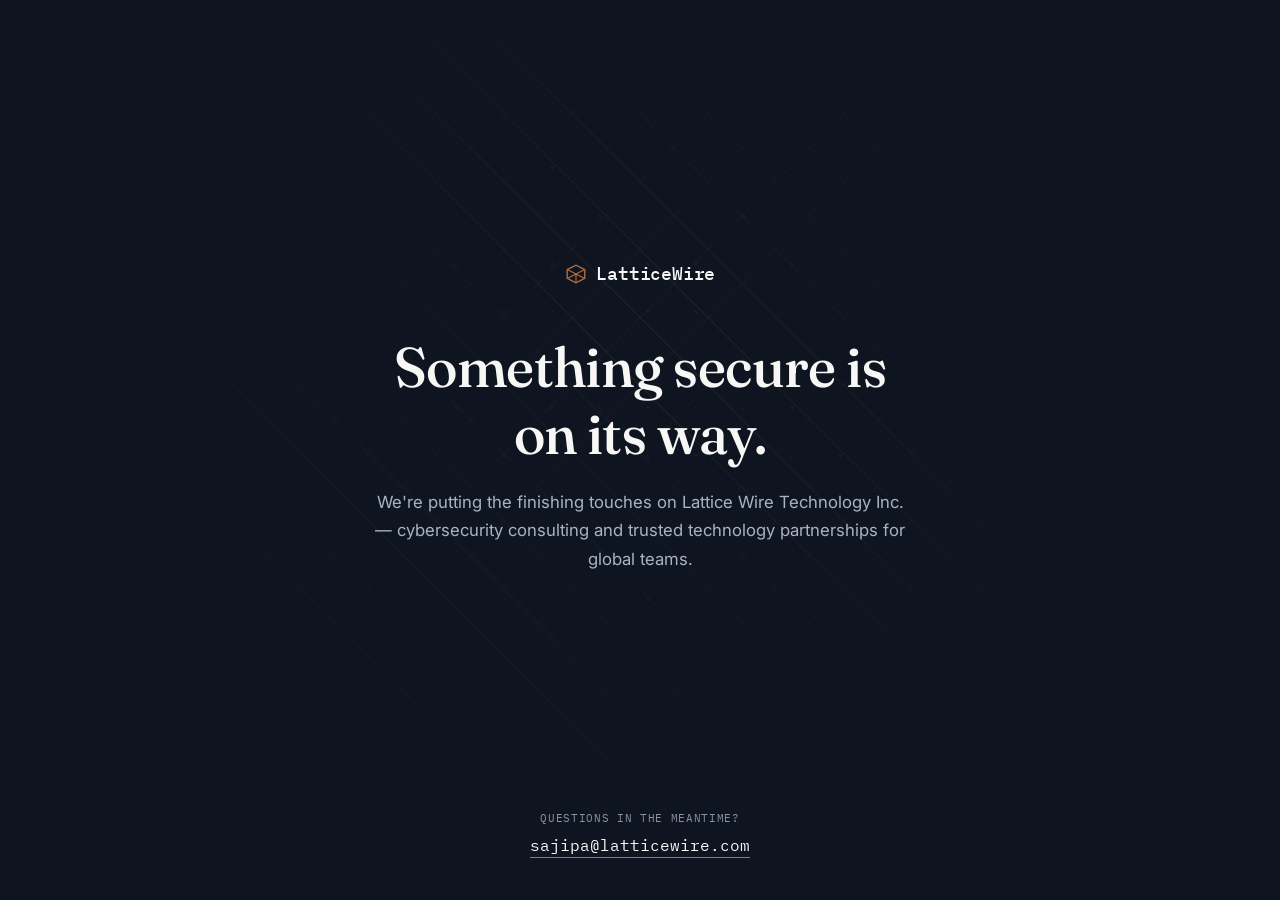
==== commit 27c8ca88: "Update company name." ====
--- a/index.html
+++ b/index.html
@@ -3,136 +3,165 @@
 <head>
   <meta charset="UTF-8" />
   <meta name="viewport" content="width=device-width, initial-scale=1.0" />
-  <title>Lattice Wire Technologies Inc | Cybersecurity Consulting & Trusted Technology Partnerships</title>
-  <meta name="description" content="Lattice Wire Technologies Inc helps global businesses and channel partners reduce risk, meet compliance standards, and deploy vetted security technology." />
+  <title>Lattice Wire Technologies Inc. | Coming Soon</title>
+  <meta name="description" content="Lattice Wire Technologies Inc. — cybersecurity consulting and trusted technology partnerships. Launching soon." />
   <link rel="preconnect" href="https://fonts.googleapis.com" />
   <link rel="preconnect" href="https://fonts.gstatic.com" crossorigin />
-  <link href="https://fonts.googleapis.com/css2?family=Space+Grotesk:wght@500;600;700&family=Inter:wght@400;500;600&family=IBM+Plex+Mono:wght@400;500&display=swap" rel="stylesheet" />
-  <link rel="stylesheet" href="assets/css/styles.css" />
+  <link href="https://fonts.googleapis.com/css2?family=Fraunces:opsz,wght@9..144,400;9..144,500;9..144,600&family=Inter:wght@400;500&family=IBM+Plex+Mono:wght@400;500&display=swap" rel="stylesheet" />
+  <style>
+    :root {
+      --color-ink: #0e1420;
+      --color-paper: #f7f7f5;
+      --color-steel: #8a94a6;
+      --color-steel-line: #2a3346;
+      --color-copper: #b8703f;
+      --color-copper-bright: #d2895a;
+
+      --font-display: "Fraunces", Georgia, "Times New Roman", serif;
+      --font-body: "Inter", "Helvetica Neue", Arial, sans-serif;
+      --font-mono: "IBM Plex Mono", "SFMono-Regular", Menlo, monospace;
+    }
+
+    * { box-sizing: border-box; }
+
+    html, body {
+      height: 100%;
+      margin: 0;
+    }
+
+    body {
+      position: relative;
+      min-height: 100vh;
+      display: grid;
+      grid-template-rows: 1fr auto;
+      justify-items: center;
+      padding: 8vh 1.5rem 5vh;
+      background-color: var(--color-ink);
+      color: var(--color-paper);
+      font-family: var(--font-body);
+      text-align: center;
+      overflow: hidden;
+    }
+
+    /* Signature lattice texture — faint, never competing with the text */
+    body::before,
+    body::after {
+      content: "";
+      position: absolute;
+      inset: 0;
+      pointer-events: none;
+    }
+
+    body::before {
+      background-image:
+        repeating-linear-gradient(45deg, rgba(184,112,63,0.10) 0, rgba(184,112,63,0.10) 1px, transparent 1px, transparent 48px),
+        repeating-linear-gradient(-45deg, rgba(184,112,63,0.05) 0, rgba(184,112,63,0.05) 1px, transparent 1px, transparent 48px);
+      mask-image: radial-gradient(circle at 50% 40%, black, transparent 70%);
+    }
+
+    body::after {
+      background-image: radial-gradient(circle, var(--color-copper) 1.4px, transparent 1.6px);
+      background-size: 48px 48px;
+      opacity: 0.15;
+      mask-image: radial-gradient(circle at 50% 40%, black, transparent 70%);
+    }
+
+    main {
+      align-self: center;
+      max-width: 34rem;
+      position: relative;
+    }
+
+    .logo {
+      display: inline-flex;
+      align-items: center;
+      gap: 0.6rem;
+      font-family: var(--font-mono);
+      font-size: 1.1rem;
+      font-weight: 500;
+      letter-spacing: -0.01em;
+      margin-bottom: 3rem;
+    }
+
+    .logo svg { display: block; }
+
+    h1 {
+      font-family: var(--font-display);
+      font-weight: 500;
+      font-size: clamp(2.25rem, 5.5vw, 3.5rem);
+      line-height: 1.2;
+      letter-spacing: -0.01em;
+      margin: 0 0 1.25rem;
+    }
+
+    p {
+      font-size: 1.05rem;
+      line-height: 1.7;
+      color: #aab3c5;
+      margin: 0;
+    }
+
+    footer {
+      align-self: end;
+      position: relative;
+      padding-top: 3rem;
+    }
+
+    .footer__label {
+      display: block;
+      font-family: var(--font-mono);
+      font-size: 0.7rem;
+      letter-spacing: 0.06em;
+      text-transform: uppercase;
+      color: var(--color-steel);
+      margin-bottom: 0.6rem;
+    }
+
+    .footer__email {
+      font-family: var(--font-mono);
+      font-size: 1rem;
+      color: var(--color-paper);
+      text-decoration: none;
+      border-bottom: 1px solid var(--color-copper);
+      padding-bottom: 2px;
+      transition: color 150ms ease;
+    }
+
+    .footer__email:hover {
+      color: var(--color-copper-bright);
+    }
+
+    @media (prefers-reduced-motion: no-preference) {
+      main, footer {
+        animation: rise 700ms ease-out both;
+      }
+      footer { animation-delay: 150ms; }
+      @keyframes rise {
+        from { opacity: 0; transform: translateY(8px); }
+        to { opacity: 1; transform: translateY(0); }
+      }
+    }
+  </style>
 </head>
 <body>
 
-  <a href="#main" class="u-visually-hidden">Skip to content</a>
+  <main>
+    <div class="logo">
+      <svg width="22" height="22" viewBox="0 0 20 20" fill="none" xmlns="http://www.w3.org/2000/svg" aria-hidden="true">
+        <path d="M2 6L10 2L18 6V14L10 18L2 14V6Z" stroke="#B8703F" stroke-width="1.2" />
+        <path d="M2 6L10 10L18 6M10 10V18M10 10L2 14M10 10L18 14" stroke="#B8703F" stroke-width="1" />
+      </svg>
+      LatticeWire
+    </div>
 
-  <header class="c-header">
-    <div class="l-container c-header__bar">
-      <a href="index.html" class="c-logo">
-        <svg class="c-logo__mark" viewBox="0 0 20 20" fill="none" xmlns="http://www.w3.org/2000/svg" aria-hidden="true">
-          <path d="M2 6L10 2L18 6V14L10 18L2 14V6Z" stroke="#B8703F" stroke-width="1.2" />
-          <path d="M2 6L10 10L18 6M10 10V18M10 10L2 14M10 10L18 14" stroke="#B8703F" stroke-width="1" />
-        </svg>
-        Lattice Wire Technologies Inc
-      </a>
-      <button class="c-nav__toggle" aria-expanded="false" aria-controls="primary-nav">Menu</button>
-      <nav id="primary-nav" class="c-nav" aria-label="Primary">
-        <ul class="c-nav__list">
-          <li><a href="services.html" class="c-nav__link">Services</a></li>
-          <li><a href="booking.html" class="c-nav__link">Booking</a></li>
-          <li><a href="resources.html" class="c-nav__link">Resources</a></li>
-          <li><a href="about.html" class="c-nav__link">About</a></li>
-          <li><a href="contact.html" class="c-nav__link">Contact</a></li>
-        </ul>
-      </nav>
-      <div class="c-header__actions">
-        <a href="booking.html" class="c-button c-button--primary">Book a Call</a>
-      </div>
-    </div>
-  </header>
-
-  <main id="main">
-
-    <section class="c-hero c-lattice">
-      <div class="l-container c-hero__inner">
-        <span class="u-eyebrow">Consulting & Trusted Technology</span>
-        <h1 class="c-hero__title u-h1">Security strategy.<br />Vetted technology.<br />One partner.</h1>
-        <p class="c-hero__lede u-lede">Lattice Wire Technologies Inc helps organizations reduce risk, meet global compliance standards, and deploy proven security solutions — without the guesswork.</p>
-        <div class="c-hero__actions">
-          <a href="booking.html" class="c-button c-button--primary c-button--arrow">Schedule a Consultation</a>
-          <a href="services.html" class="c-button c-button--ghost">View Services</a>
-        </div>
-      </div>
-    </section>
-
-    <div class="c-wire-divider"><span class="c-wire-divider__line"></span></div>
-
-    <section class="l-section">
-      <div class="l-container">
-        <span class="u-eyebrow">What We Do</span>
-        <h2 class="u-h2 u-mt-2">Two disciplines. One accountable partner.</h2>
-        <div class="l-grid l-grid--2 u-mt-4">
-          <div class="c-card">
-            <span class="c-card__tag">Consulting</span>
-            <h3 class="c-card__title">Independent security advisory</h3>
-            <p class="c-card__body">Risk assessments, compliance guidance, and strategy work built for real business decisions — not just audit checklists.</p>
-            <a href="services.html" class="c-card__link">See consulting services</a>
-          </div>
-          <div class="c-card">
-            <span class="c-card__tag">Products</span>
-            <h3 class="c-card__title">Vetted technology, fully managed</h3>
-            <p class="c-card__body">We select, procure, and support best-in-class security software and hardware — so you manage one relationship, not five vendors.</p>
-            <a href="services.html" class="c-card__link">See product partnerships</a>
-          </div>
-        </div>
-      </div>
-    </section>
-
-    <section class="l-section l-section--tight l-section--ink">
-      <div class="l-container u-center" style="max-width: 40rem;">
-        <span class="u-eyebrow">Channel Partners</span>
-        <h2 class="u-h2 u-mt-2">Bring vetted security to more of your clients.</h2>
-        <p class="u-lede u-center u-mt-2">Lattice Wire Technologies Inc partners with resellers, MSPs, and integrators worldwide to deliver trusted security outcomes under one shared standard.</p>
-        <div class="c-hero__actions" style="justify-content: center;">
-          <a href="contact.html#partners" class="c-button c-button--primary c-button--arrow">Apply as a Partner</a>
-        </div>
-      </div>
-    </section>
-
+    <h1>Something secure is on its way.</h1>
+    <p>We're putting the finishing touches on Lattice Wire Technology Inc. — cybersecurity consulting and trusted technology partnerships for global teams.</p>
   </main>
 
-  <footer class="c-footer">
-    <div class="l-container">
-      <div class="c-footer__top">
-        <div>
-          <a href="index.html" class="c-logo" style="margin-bottom: 1rem;">
-            <svg class="c-logo__mark" viewBox="0 0 20 20" fill="none" xmlns="http://www.w3.org/2000/svg" aria-hidden="true">
-              <path d="M2 6L10 2L18 6V14L10 18L2 14V6Z" stroke="#B8703F" stroke-width="1.2" />
-              <path d="M2 6L10 10L18 6M10 10V18M10 10L2 14M10 10L18 14" stroke="#B8703F" stroke-width="1" />
-            </svg>
-            Lattice Wire Technologies Inc
-          </a>
-          <p style="max-width: 32ch; color: #aab3c5; font-size: 0.9rem;">Independent cybersecurity consulting and vetted product partnerships, for organizations that can't afford to guess.</p>
-        </div>
-        <div>
-          <div class="c-footer__heading">Company</div>
-          <ul class="c-footer__list">
-            <li><a href="about.html">About</a></li>
-            <li><a href="services.html">Services</a></li>
-            <li><a href="resources.html">Resources</a></li>
-          </ul>
-        </div>
-        <div>
-          <div class="c-footer__heading">Connect</div>
-          <ul class="c-footer__list">
-            <li><a href="booking.html">Book a Call</a></li>
-            <li><a href="contact.html">Contact</a></li>
-            <li><a href="contact.html#partners">Become a Partner</a></li>
-          </ul>
-        </div>
-        <div>
-          <div class="c-footer__heading">Legal</div>
-          <ul class="c-footer__list">
-            <li><a href="#">Privacy Policy</a></li>
-            <li><a href="#">Terms of Service</a></li>
-          </ul>
-        </div>
-      </div>
-      <div class="c-footer__bottom">
-        <span>&copy; 2026 Lattice Wire Technologies Inc. All rights reserved.</span>
-        <span>Global HQ: [City, Country]</span>
-      </div>
-    </div>
+  <footer>
+    <span class="footer__label">Questions in the meantime?</span>
+    <a class="footer__email" href="https://mail.google.com/mail/?view=cm&fs=1&to=sajipa@latticewire.com" target="_blank" rel="noopener">sajipa@latticewire.com</a>
   </footer>
 
-  <script src="assets/js/main.js"></script>
 </body>
 </html>
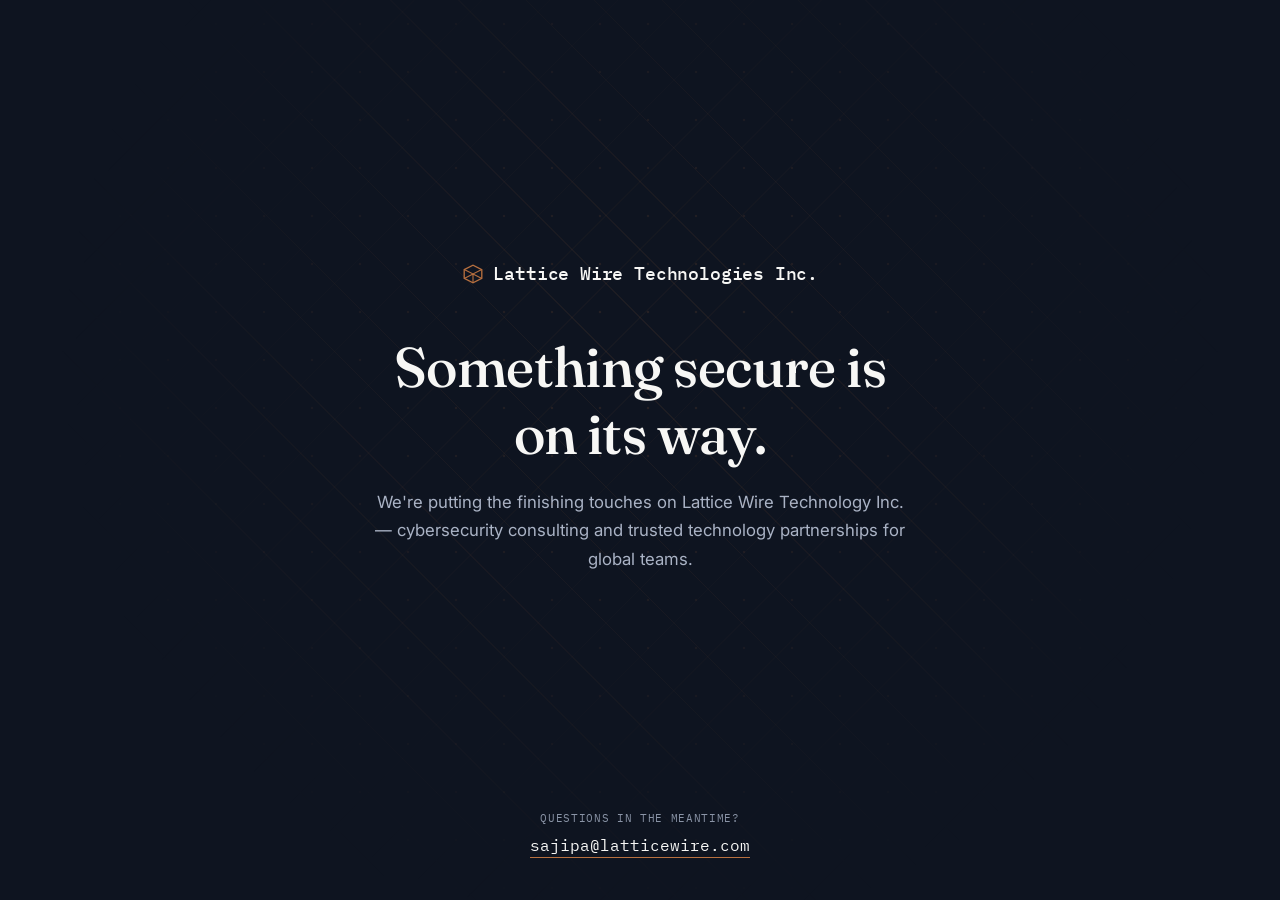
==== commit 0c3f45c6: "Changed LattiWire to Lattice Wire Technologies Inc. in index.html for branding consistency and updat" ====
--- a/index.html
+++ b/index.html
@@ -151,7 +151,7 @@
         <path d="M2 6L10 2L18 6V14L10 18L2 14V6Z" stroke="#B8703F" stroke-width="1.2" />
         <path d="M2 6L10 10L18 6M10 10V18M10 10L2 14M10 10L18 14" stroke="#B8703F" stroke-width="1" />
       </svg>
-      LatticeWire
+      Lattice Wire Technologies Inc.
     </div>
 
     <h1>Something secure is on its way.</h1>
